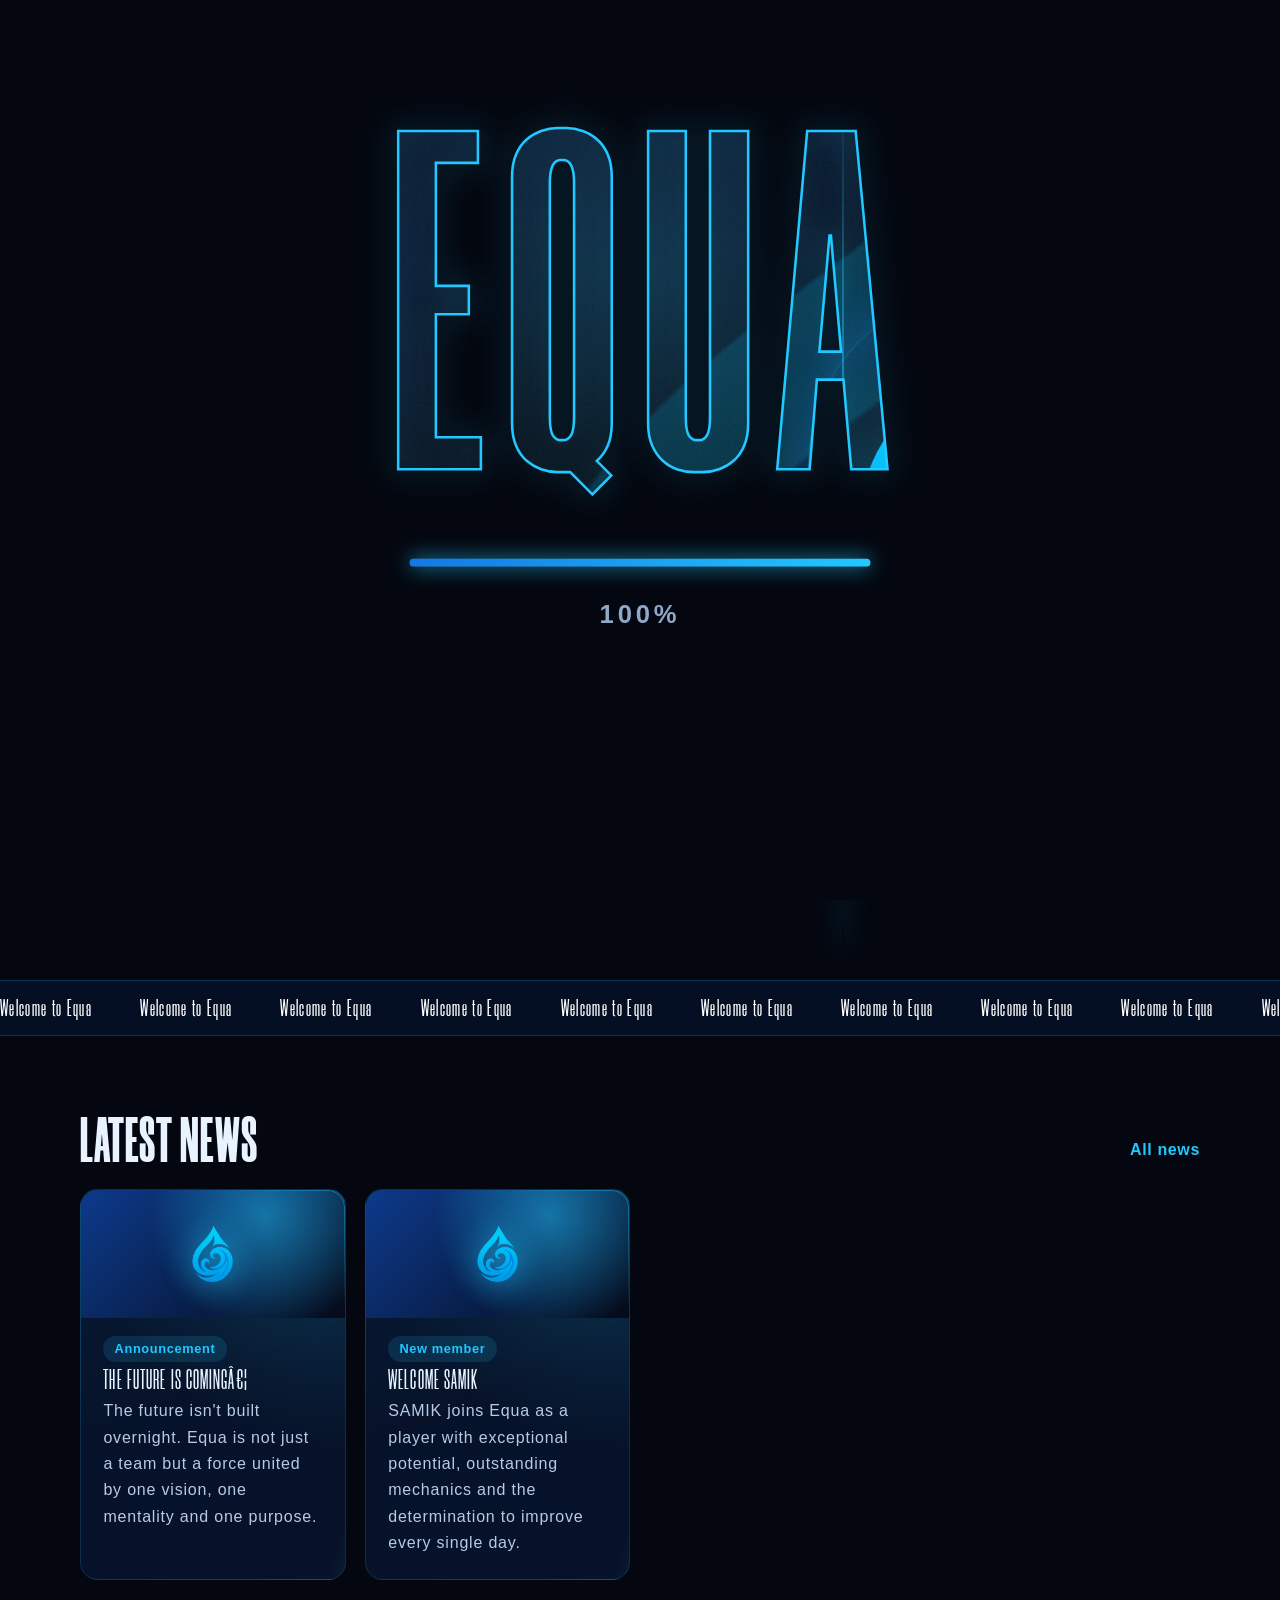
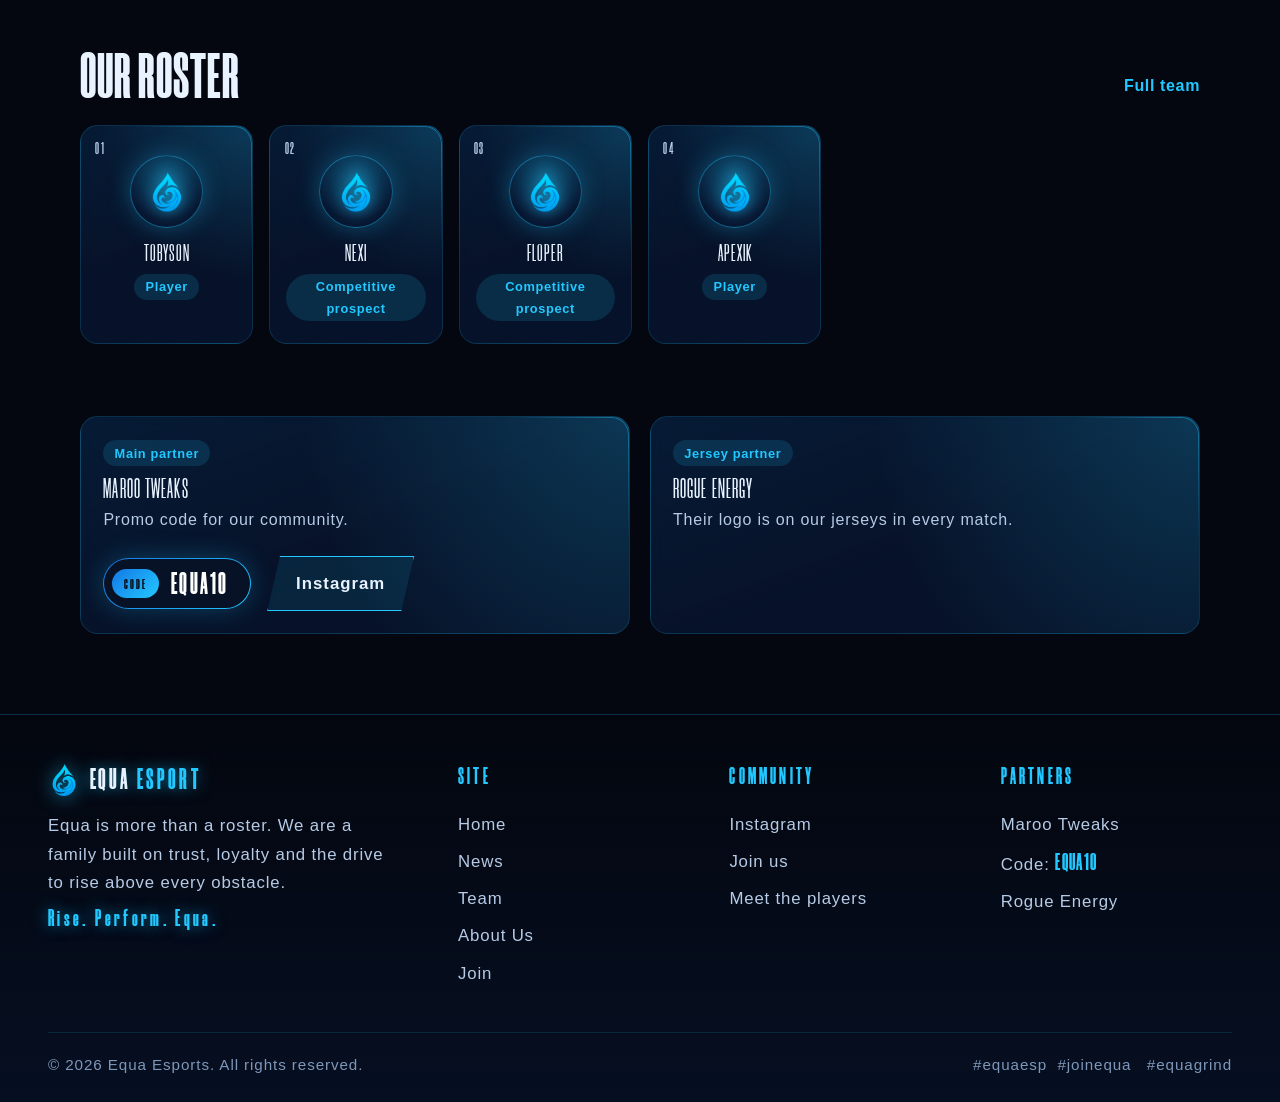
==== index.html @ 03d1141d "upload web site" ====
<!DOCTYPE html>
<html lang="en" class="lock">

<head>
  <meta charset="utf-8">
  <meta name="viewport" content="width=device-width, initial-scale=1, viewport-fit=cover">
  <title>Home | Equa Esport</title>
  <style>
    @font-face {
      font-family: Morganite;
      font-weight: 900;
      font-style: normal;
      font-display: block;
      size-adjust: 150%;
      src: url([data-uri]) format('woff')
    }

    @font-face {
      font-family: Morganite;
      font-weight: 500;
      font-style: normal;
      font-display: block;
      size-adjust: 150%;
      src: url([data-uri]) format('woff')
    }

    @font-face {
      font-family: Morganite;
      font-weight: 700;
      font-style: normal;
      font-display: block;
      size-adjust: 140%;
      src: url([data-uri]) format('woff')
    }

    :root {
      --void: #04070f;
      --abyss: #081631;
      --tide: #1478e6;
      --aqua: #22c8ff;
      --mist: #e8f3ff;
      --dim: #b7cbe6;
      color-scheme: dark;
      box-sizing: border-box;
      padding-top: env(safe-area-inset-top, 0px);
      padding-bottom: env(safe-area-inset-bottom, 0px)
    }

    *,
    *::before,
    *::after {
      box-sizing: inherit
    }

    html {
      scroll-padding-top: env(safe-area-inset-top, 0px)
    }

    body {
      margin: 0;
      background: var(--void);
      color: var(--mist);
      font: 500 1rem/1.6 Morganite, Impact, sans-serif;
      overflow-x: hidden;
      min-height: 100vh
    }

    body::before {
      content: "";
      position: fixed;
      inset: 0 0 auto;
      height: env(safe-area-inset-top, 0px);
      background: var(--void);
      z-index: 60
    }

    body::after {
      content: "";
      position: fixed;
      inset: 0;
      pointer-events: none;
      z-index: 50;
      opacity: .09;
      background-image: url("data:image/svg+xml,%3Csvg xmlns='http://www.w3.org/2000/svg' width='160' height='160'%3E%3Cfilter id='n'%3E%3CfeTurbulence type='fractalNoise' baseFrequency='.9' numOctaves='2'/%3E%3C/filter%3E%3Crect width='100%25' height='100%25' filter='url(%23n)'/%3E%3C/svg%3E")
    }

    a {
      color: inherit;
      text-decoration: none
    }

    h1,
    h2,
    h3 {
      font-family: Morganite, Impact, sans-serif;
      font-weight: 900;
      line-height: 1.1;
      margin: 0;
      text-transform: uppercase
    }

    .bg {
      position: fixed;
      inset: 0;
      z-index: -1;
      overflow: hidden;
      background: radial-gradient(120% 80% at 50% 0, var(--abyss), var(--void) 70%)
    }

    .orb {
      position: absolute;
      border-radius: 50%;
      filter: blur(5rem);
      opacity: .45;
      animation: drift 18s ease-in-out infinite alternate
    }

    .o1 {
      width: 30rem;
      height: 30rem;
      background: var(--tide);
      left: -8rem;
      top: 10%
    }

    .o2 {
      width: 24rem;
      height: 24rem;
      background: var(--aqua);
      right: -6rem;
      top: 45%;
      animation-delay: -6s;
      opacity: .28
    }

    @keyframes drift {
      to {
        transform: translate(4rem, -3rem) scale(1.15)
      }
    }

    #cg {
      position: fixed;
      width: 30rem;
      height: 30rem;
      margin: -15rem 0 0 -15rem;
      border-radius: 50%;
      pointer-events: none;
      z-index: -1;
      background: radial-gradient(circle, rgba(34, 200, 255, .16), transparent 65%);
      left: 50%;
      top: 30%
    }

    header {
      position: sticky;
      top: env(safe-area-inset-top, 0px);
      z-index: 40;
      display: flex;
      align-items: center;
      gap: 1.5rem;
      padding: .75rem clamp(1rem, 4vw, 3rem);
      background: rgba(4, 7, 15, .72);
      backdrop-filter: blur(.9rem);
      -webkit-backdrop-filter: blur(.9rem);
      border-bottom: .0625rem solid rgba(34, 200, 255, .18)
    }

    .brand {
      display: flex;
      align-items: center;
      gap: .6rem;
      font-family: Morganite, Impact, sans-serif;
      font-weight: 900;
      font-size: 1.25rem;
      letter-spacing: .04em
    }

    .brand em {
      font-style: normal;
      color: var(--aqua);
      text-shadow: 0 0 1rem rgba(34, 200, 255, .6)
    }

    .brand svg {
      width: 2rem;
      height: 2rem;
      filter: drop-shadow(0 0 .6rem rgba(34, 200, 255, .7))
    }

    nav {
      display: flex;
      gap: .25rem;
      margin-left: auto;
      overflow-x: auto;
      scrollbar-width: none
    }

    nav a {
      padding: .5rem .9rem;
      font-weight: 600;
      color: var(--dim);
      position: relative;
      white-space: nowrap;
      transition: color .25s
    }

    nav a::after {
      content: "";
      position: absolute;
      left: .9rem;
      right: .9rem;
      bottom: .1rem;
      height: .125rem;
      background: linear-gradient(90deg, var(--tide), var(--aqua));
      transform: scaleX(0);
      transform-origin: left;
      transition: transform .3s
    }

    nav a:hover,
    nav a.on {
      color: #fff
    }

    nav a:hover::after,
    nav a.on::after {
      transform: scaleX(1)
    }

    main {
      max-width: 76rem;
      margin: 0 auto;
      padding: 0 clamp(1rem, 4vw, 3rem)
    }

    .page {
      display: none;
      padding: 3rem 0 5rem
    }

    .page.on {
      display: block;
      animation: in .5s ease
    }

    @keyframes in {
      from {
        opacity: 0;
        transform: translateY(1rem)
      }
    }

    .btn {
      display: inline-block;
      padding: .85rem 1.8rem;
      font-weight: 600;
      font-size: 1.05rem;
      background: linear-gradient(120deg, var(--tide), var(--aqua));
      color: #02101f;
      clip-path: polygon(.8rem 0, 100% 0, calc(100% - .8rem) 100%, 0 100%);
      box-shadow: 0 0 2rem rgba(34, 200, 255, .4);
      transition: transform .2s, filter .2s;
      border: 0;
      cursor: pointer;
      font-family: inherit
    }

    .btn:hover {
      transform: translateY(-.15rem);
      filter: brightness(1.15)
    }

    .btn.ghost {
      background: rgba(34, 200, 255, .1);
      color: var(--mist);
      box-shadow: inset 0 0 0 .0625rem var(--aqua)
    }

    :focus-visible {
      outline: .125rem solid var(--aqua);
      outline-offset: .25rem
    }

    /* hero */
    .hero {
      position: relative;
      min-height: 34rem;
      display: grid;
      grid-template-columns: 1.2fr .8fr;
      align-items: center;
      gap: 2rem
    }

    .wm {
      position: absolute;
      width: min(78rem, 150vw);
      right: -22rem;
      top: -6rem;
      opacity: .17;
      transform: rotate(10deg)
    }

    .beam {
      position: absolute;
      left: 68%;
      top: -3rem;
      bottom: -3rem;
      width: .125rem;
      background: linear-gradient(transparent, var(--aqua) 40%, transparent);
      box-shadow: 0 0 1.5rem var(--aqua), 0 0 4rem rgba(34, 200, 255, .5);
      opacity: .6;
      pointer-events: none
    }

    .join {
      display: grid;
      justify-items: center;
      text-align: center
    }

    .jl {
      width: 7.5rem;
      filter: drop-shadow(0 0 2.5rem rgba(34, 200, 255, .65));
      animation: float 5s ease-in-out infinite
    }

    .jt {
      display: grid;
      font-size: clamp(3rem, 11vw, 6.5rem);
      line-height: 1;
      margin: 1.2rem 0 2.5rem
    }

    .jt span {
      color: #fff
    }

    .jt b {
      font-weight: 900;
      background: linear-gradient(180deg, #3bd8ff, #1478e6);
      -webkit-background-clip: text;
      background-clip: text;
      color: transparent;
      filter: drop-shadow(0 0 1.5rem rgba(34, 200, 255, .45))
    }

    .req {
      list-style: none;
      padding: 0;
      margin: 0 0 2.5rem;
      width: min(100%, 32rem);
      text-align: left
    }

    .req li {
      display: flex;
      align-items: center;
      gap: 1.2rem;
      padding: 1.1rem .5rem;
      border-bottom: .0625rem solid rgba(34, 200, 255, .16);
      font-size: 1.25rem;
      font-weight: 600;
      transition: background .25s, padding .25s
    }

    .req li:hover {
      background: linear-gradient(90deg, rgba(34, 200, 255, .12), transparent);
      padding-left: 1rem
    }

    .req svg {
      width: 2.3rem;
      height: 2.3rem;
      flex: none;
      fill: none;
      stroke: var(--aqua);
      stroke-width: 1.7;
      stroke-linecap: round;
      stroke-linejoin: round;
      filter: drop-shadow(0 0 .5rem rgba(34, 200, 255, .7))
    }

    .req b {
      color: var(--aqua);
      font-weight: 700
    }

    .bars {
      width: .5rem;
      height: 1.6rem;
      border-inline: .125rem solid rgba(255, 255, 255, .7);
      flex: none
    }

    .rp {
      margin: 2rem 0 0;
      color: var(--dim);
      font-weight: 600;
      letter-spacing: .2em
    }

    .hero h1 {
      position: relative;
      font-size: clamp(2.6rem, 7vw, 5.6rem);
      font-weight: 900;
      animation: in .8s .15s ease both
    }

    .hero h1 span {
      color: var(--aqua);
      text-shadow: 0 0 2.5rem rgba(34, 200, 255, .6)
    }

    .hero p {
      position: relative;
      max-width: 30rem;
      color: var(--dim);
      font-size: 1.15rem;
      margin: 1.2rem 0 2rem;
      animation: in .8s .3s ease both
    }

    .cta {
      position: relative;
      display: flex;
      gap: 1rem;
      flex-wrap: wrap;
      animation: in .8s .45s ease both
    }

    .logo-big {
      position: relative;
      display: grid;
      place-items: center
    }

    .logo-big svg {
      width: min(100%, 19rem);
      animation: float 5s ease-in-out infinite;
      filter: drop-shadow(0 0 3rem rgba(34, 200, 255, .55))
    }

    .logo-big::before {
      content: "";
      position: absolute;
      width: 80%;
      aspect-ratio: 1;
      border-radius: 50%;
      border: .0625rem solid rgba(34, 200, 255, .3);
      box-shadow: 0 0 4rem rgba(20, 120, 230, .4), inset 0 0 4rem rgba(20, 120, 230, .25);
      animation: pulse 4s ease-in-out infinite
    }

    @keyframes float {
      50% {
        transform: translateY(-1rem) rotate(2deg)
      }
    }

    @keyframes pulse {
      50% {
        transform: scale(1.08);
        opacity: .5
      }
    }

    .strip {
      margin: 5rem -50vw;
      margin-left: calc(50% - 50vw);
      margin-right: calc(50% - 50vw);
      overflow: hidden;
      border-block: .0625rem solid rgba(34, 200, 255, .2);
      background: rgba(8, 22, 49, .6);
      padding: .8rem 0
    }

    .strip div {
      display: flex;
      gap: 3rem;
      width: max-content;
      font-family: Morganite, Impact, sans-serif;
      font-weight: 800;
      font-size: 1.05rem;
      color: #fff;
      animation: run 28s linear infinite
    }

    @keyframes run {
      to {
        transform: translateX(-50%)
      }
    }

    .sec {
      margin-top: 4.5rem
    }

    .sec-h {
      display: flex;
      align-items: end;
      justify-content: space-between;
      gap: 1rem;
      margin-bottom: 1.6rem
    }

    .sec-h h2,
    .title {
      font-size: clamp(1.6rem, 4vw, 2.7rem)
    }

    .sec-h a {
      position: relative;
      color: var(--aqua);
      font-weight: 600
    }

    .lead {
      color: var(--dim);
      max-width: 40rem;
      font-size: 1.1rem;
      margin: .8rem 0 2.2rem
    }

    /* cards */
    .grid {
      display: grid;
      gap: 1.2rem;
      grid-template-columns: repeat(auto-fill, minmax(16rem, 1fr))
    }

    #homeTeam,
    #allTeam {
      grid-template-columns: repeat(auto-fill, minmax(9.5rem, 1fr));
      gap: 1rem
    }

    .card {
      display: block;
      position: relative;
      overflow: hidden;
      border-radius: 1.1rem;
      background: radial-gradient(circle at 100% 0, rgba(34, 200, 255, .2), transparent 55%), linear-gradient(160deg, rgba(20, 120, 230, .18), rgba(8, 22, 49, .78) 55%);
      border: .0625rem solid rgba(34, 200, 255, .16);
      backdrop-filter: blur(.5rem);
      -webkit-backdrop-filter: blur(.5rem);
      transition: transform .3s, border-color .3s, box-shadow .3s
    }

    .card::before {
      content: "";
      position: absolute;
      inset: 0;
      pointer-events: none;
      border-radius: inherit;
      background: radial-gradient(16rem circle at var(--mx, 50%) var(--my, 0%), rgba(34, 200, 255, .2), transparent 60%);
      opacity: 0;
      transition: opacity .3s
    }

    .card::after {
      content: "";
      position: absolute;
      inset: 0;
      pointer-events: none;
      border-radius: inherit;
      padding: .0625rem;
      background: radial-gradient(12rem circle at var(--mx, 100%) var(--my, 0%), var(--aqua), transparent 65%);
      -webkit-mask: linear-gradient(#000 0 0) content-box, linear-gradient(#000 0 0);
      -webkit-mask-composite: xor;
      mask: linear-gradient(#000 0 0) content-box exclude, linear-gradient(#000 0 0);
      opacity: .45;
      transition: opacity .3s
    }

    .card:hover::before,
    .card:active::before {
      opacity: 1
    }

    .card:hover::after,
    .card:active::after {
      opacity: 1
    }

    .card .in::after {
      content: "";
      position: absolute;
      inset: 0;
      pointer-events: none;
      background: linear-gradient(110deg, transparent 40%, rgba(130, 225, 255, .18) 50%, transparent 60%);
      background-size: 250% 100%;
      background-position: 150% 0
    }

    .card:hover .in::after,
    .card:active .in::after {
      background-position: -50% 0;
      transition: background-position .9s ease
    }

    @keyframes glow {
      from {
        box-shadow: 0 0 1rem rgba(34, 200, 255, .25)
      }

      to {
        box-shadow: 0 0 2.2rem rgba(34, 200, 255, .6)
      }
    }

    .card:hover {
      border-color: rgba(34, 200, 255, .6);
      box-shadow: 0 0 2rem rgba(34, 200, 255, .22);
      transform: translateY(-.25rem)
    }

    .card .in {
      height: 100%;
      padding: 1.4rem;
      position: relative
    }

    .card h3 {
      font-size: 1.15rem;
      margin: .5rem 0 .5rem
    }

    .card p {
      margin: 0;
      color: var(--dim)
    }

    .tag {
      display: inline-block;
      font-size: .8rem;
      font-weight: 600;
      padding: .15rem .7rem;
      background: rgba(34, 200, 255, .14);
      color: var(--aqua);
      border-radius: 2rem
    }

    .thumb {
      height: 8rem;
      margin: -1.4rem -1.4rem 1.1rem;
      display: grid;
      place-items: center;
      background: radial-gradient(circle at 70% 20%, rgba(34, 200, 255, .5), transparent 55%), linear-gradient(135deg, #0d3a8c, #050a18)
    }

    .thumb svg {
      width: 3.2rem;
      opacity: .95;
      filter: drop-shadow(0 0 1rem rgba(34, 200, 255, .8))
    }

    .feat {
      grid-column: 1/-1
    }

    .feat .in {
      display: grid;
      grid-template-columns: 1fr 1fr;
      gap: 1.4rem;
      align-items: center
    }

    .feat .thumb {
      height: auto;
      margin: -1.4rem 0 -1.4rem -1.4rem;
      min-height: 14rem
    }

    .feat h3 {
      font-size: 1.6rem
    }

    .art {
      max-width: 46rem;
      margin: 0 auto
    }

    .art h2 {
      font-size: clamp(1.8rem, 5vw, 3rem);
      margin: 1rem 0 1.2rem
    }

    .art h3 {
      font-size: 1.2rem;
      margin: 2.6rem 0 .8rem;
      color: var(--aqua);
      letter-spacing: .04em
    }

    .art p {
      color: var(--dim);
      font-size: 1.1rem;
      line-height: 1.8;
      margin: 0 0 1rem
    }

    .art p.lead {
      color: var(--mist);
      font-size: 1.3rem;
      line-height: 1.7;
      max-width: none;
      margin: 0 0 1rem
    }

    .art blockquote {
      margin: 1.6rem 0;
      padding: 1.1rem 1.4rem;
      border-left: .25rem solid var(--aqua);
      background: linear-gradient(90deg, rgba(34, 200, 255, .14), transparent);
      font-family: Morganite, Impact, sans-serif;
      font-weight: 700;
      font-size: 1.15rem;
      line-height: 1.5;
      color: #fff
    }

    .art .htags {
      color: var(--aqua);
      font-weight: 600;
      letter-spacing: .05em;
      margin-top: 2rem
    }

    .art .off .grid {
      grid-template-columns: repeat(auto-fit, minmax(15rem, 1fr))
    }

    .hero.sub {
      min-height: 20rem
    }

    .strip+* {
      margin-top: 0
    }

    .hero.sub .logo-big svg {
      width: min(100%, 14rem)
    }

    @media (max-width:48em) {
      .feat .in {
        grid-template-columns: 1fr
      }

      .feat .thumb {
        margin: -1.4rem -1.4rem 0;
        min-height: 9rem
      }
    }

    .member .in {
      display: flex;
      flex-direction: column;
      align-items: center;
      text-align: center;
      gap: .5rem;
      padding: 1.8rem 1rem 1.4rem
    }

    .member .num {
      position: absolute;
      left: .9rem;
      top: .8rem;
      font-family: Morganite, Impact, sans-serif;
      font-size: .75rem;
      font-weight: 700;
      color: var(--dim);
      letter-spacing: .1em
    }

    .av {
      width: 4.6rem;
      height: 4.6rem;
      border-radius: 50%;
      display: grid;
      place-items: center;
      background: radial-gradient(circle at 50% 30%, rgba(34, 200, 255, .35), rgba(8, 22, 49, .9) 70%);
      border: .0625rem solid rgba(34, 200, 255, .4);
      box-shadow: 0 0 1.5rem rgba(34, 200, 255, .3);
      animation: glow 3s ease-in-out infinite alternate
    }

    .av svg {
      width: 2.5rem;
      height: 2.5rem;
      filter: drop-shadow(0 0 .5rem rgba(34, 200, 255, .7))
    }

    .member h3 {
      font-size: 1.05rem;
      letter-spacing: .06em;
      margin: .5rem 0 .2rem
    }

    .two {
      display: grid;
      grid-template-columns: 1fr 1fr;
      gap: 2.5rem;
      align-items: center
    }

    .two p {
      color: var(--dim);
      font-size: 1.1rem
    }

    .vals {
      display: grid;
      gap: 1.2rem;
      margin-top: 2rem
    }

    .partner {
      display: flex;
      flex-direction: column;
      align-items: flex-start;
      justify-content: flex-start;
      gap: 1.4rem
    }

    .partner strong {
      font-family: Morganite, Impact, sans-serif;
      font-size: 2.4rem;
      font-weight: 400
    }

    form {
      display: grid;
      gap: 1rem;
      max-width: 34rem
    }

    label {
      display: grid;
      gap: .35rem;
      font-weight: 600
    }

    input,
    select,
    textarea {
      font: inherit;
      color: var(--mist);
      background: rgba(8, 22, 49, .8);
      border: .0625rem solid rgba(34, 200, 255, .3);
      padding: .8rem 1rem;
      border-radius: .3rem
    }

    input:focus,
    select:focus,
    textarea:focus {
      outline: none;
      border-color: var(--aqua);
      box-shadow: 0 0 1.2rem rgba(34, 200, 255, .35)
    }

    #ok {
      display: none;
      color: var(--aqua);
      font-weight: 600
    }

    footer {
      border-top: .0625rem solid rgba(34, 200, 255, .18);
      padding: 3rem clamp(1rem, 4vw, 3rem) 1.5rem;
      color: var(--dim);
      background: linear-gradient(180deg, transparent, rgba(8, 22, 49, .55))
    }

    .ft {
      display: grid;
      grid-template-columns: 1.6fr 1fr 1fr 1fr;
      gap: 2.5rem;
      max-width: 76rem;
      margin: 0 auto
    }

    .fb p {
      margin: 1rem 0 .6rem;
      max-width: 22rem
    }

    .fb em {
      display: block;
      font-style: normal;
      font-family: Morganite, Impact, sans-serif;
      font-weight: 700;
      font-size: .8rem;
      letter-spacing: .2em;
      color: var(--aqua)
    }

    .fc h4 {
      margin: 0 0 1rem;
      font-family: Morganite, Impact, sans-serif;
      font-size: .85rem;
      letter-spacing: .15em;
      text-transform: uppercase;
      color: var(--mist)
    }

    .fc a,
    .fc span {
      position: relative;
      display: block;
      width: max-content;
      max-width: 100%;
      padding: .3rem 0;
      color: var(--dim);
      transition: color .25s
    }

    .fc span b {
      color: var(--aqua);
      font-family: Morganite, Impact, sans-serif
    }

    .fc a::after,
    .sec-h a::after {
      content: "";
      position: absolute;
      left: 0;
      right: 0;
      bottom: .1rem;
      height: .125rem;
      background: linear-gradient(90deg, var(--tide), var(--aqua));
      transform: scaleX(0);
      transform-origin: left;
      transition: transform .3s
    }

    .fc a:hover,
    .sec-h a:hover {
      color: #fff
    }

    .fc a:hover::after,
    .sec-h a:hover::after {
      transform: scaleX(1)
    }

    .fbot {
      max-width: 76rem;
      margin: 2.5rem auto 0;
      padding-top: 1.2rem;
      border-top: .0625rem solid rgba(34, 200, 255, .14);
      display: flex;
      justify-content: space-between;
      flex-wrap: wrap;
      gap: .6rem;
      font-size: .9rem
    }

    @media (max-width:48em) {
      .ft {
        grid-template-columns: 1fr 1fr
      }

      .fb {
        grid-column: 1/-1
      }
    }

    @media (max-width:48em) {

      .hero,
      .two,
      .feat {
        grid-template-columns: 1fr
      }

      .logo-big {
        order: -1
      }

      .logo-big svg {
        width: 11rem
      }

      .feat .thumb {
        margin: -1.4rem -1.4rem 1.1rem;
        min-height: 9rem
      }

      header {
        flex-wrap: wrap;
        gap: .4rem
      }

      .beam {
        display: none
      }

      nav {
        margin-left: 0;
        width: 100%
      }

      .hero {
        min-height: 0
      }
    }

    .off {
      margin-top: 4.5rem;
      text-align: center
    }

    .off h2 {
      font-size: clamp(2rem, 7vw, 3.6rem);
      margin-bottom: 2rem
    }

    .off h2 b {
      color: var(--aqua);
      text-shadow: 0 0 2rem rgba(34, 200, 255, .6)
    }

    .off .grid {
      text-align: left;
      grid-template-columns: repeat(auto-fit, minmax(18rem, 1fr))
    }

    .off .in {
      display: flex;
      gap: 1.2rem;
      align-items: flex-start
    }

    .off .ico {
      flex: none;
      width: 3.6rem;
      height: 3.6rem;
      border-radius: 1rem;
      background: rgba(20, 120, 230, .28);
      display: grid;
      place-items: center
    }

    .off .ico svg {
      width: 1.9rem;
      height: 1.9rem;
      fill: none;
      stroke: var(--aqua);
      stroke-width: 1.8;
      stroke-linecap: round;
      stroke-linejoin: round
    }

    .off h3 {
      margin: 0 0 .5rem;
      font-size: 1.25rem
    }

    html.lock {
      overflow: hidden
    }

    #intro {
      position: fixed;
      inset: 0;
      z-index: 100;
      overflow: hidden;
      transition: opacity .35s ease, visibility .35s ease
    }

    #intro.closing {
      opacity: 0;
      visibility: hidden
    }

    #intro svg {
      display: block;
      width: 100%;
      height: 100%;
      overflow: visible;
      transform-origin: 50% 50%
    }

    #ibar {
      transition: opacity .25s
    }

    @media (prefers-reduced-motion:reduce) {
      * {
        animation: none !important;
        transition: none !important
      }
    }

    .strip div {
      gap: 0;
      animation-duration: 100s
    }

    .strip span {
      padding-right: 3rem;
      white-space: nowrap
    }

    html {
      scroll-padding-top: calc(var(--hh, 6rem) + 1rem)
    }

    .hero,
    .hero.sub {
      min-height: calc(100svh - var(--hh, 6rem) - 3rem)
    }

    .hero {
      padding-bottom: 5.5rem
    }

    @media (max-width:48em) {
      .hero {
        gap: 1rem
      }

      .hero .logo-big svg,
      .hero.sub .logo-big svg {
        width: 8.5rem
      }
    }

    html {
      scrollbar-width: thin;
      scrollbar-color: #1478e6 #050a18
    }

    ::-webkit-scrollbar {
      width: .75rem;
      height: .75rem
    }

    ::-webkit-scrollbar-track {
      background: #050a18;
      border-left: .0625rem solid rgba(34, 200, 255, .12)
    }

    ::-webkit-scrollbar-thumb {
      background: linear-gradient(180deg, var(--aqua), var(--tide));
      border-radius: 1rem;
      border: .1875rem solid #050a18;
      box-shadow: 0 0 .6rem rgba(34, 200, 255, .6)
    }

    ::-webkit-scrollbar-thumb:hover {
      background: linear-gradient(180deg, #7fe3ff, #2f8cff)
    }

    .down {
      position: absolute;
      left: 50%;
      bottom: 1.6rem;
      width: 3rem;
      height: 4.6rem;
      margin: 0;
      padding: 0;
      border-radius: 2rem;
      border: .0625rem solid transparent;
      background: linear-gradient(rgba(6, 16, 36, .78), rgba(6, 16, 36, .78)) padding-box, linear-gradient(180deg, var(--aqua), rgba(20, 120, 230, .25)) border-box;
      display: flex;
      flex-direction: column;
      align-items: center;
      justify-content: center;
      cursor: pointer;
      box-shadow: 0 0 1.8rem rgba(34, 200, 255, .3);
      backdrop-filter: blur(.4rem);
      -webkit-backdrop-filter: blur(.4rem);
      animation: bounce 2s ease-in-out infinite;
      transition: opacity .4s, visibility .4s, box-shadow .3s
    }

    .down svg {
      width: 1.4rem;
      height: .9rem;
      fill: none;
      stroke: var(--aqua);
      stroke-width: 2.6;
      stroke-linecap: round;
      stroke-linejoin: round;
      filter: drop-shadow(0 0 .35rem rgba(34, 200, 255, .9));
      animation: casc 1.6s ease-in-out infinite
    }

    .down svg:last-child {
      animation-delay: .25s
    }

    .down:hover {
      box-shadow: 0 0 2.6rem rgba(34, 200, 255, .6)
    }

    .down.gone {
      opacity: 0;
      visibility: hidden;
      pointer-events: none
    }

    @keyframes casc {

      0%,
      100% {
        opacity: .25;
        transform: translateY(-.15rem)
      }

      50% {
        opacity: 1;
        transform: translateY(.15rem)
      }
    }

    @keyframes bounce {

      0%,
      100% {
        transform: translate(-50%, 0)
      }

      50% {
        transform: translate(-50%, .6rem)
      }
    }

    .code {
      display: inline-flex;
      align-items: center;
      gap: .8rem;
      cursor: pointer;
      font-family: Morganite, Impact, sans-serif;
      font-weight: 900;
      font-size: 1.3rem;
      letter-spacing: .1em;
      color: #fff;
      padding: .5rem 1.4rem .5rem .5rem;
      border: .0625rem solid transparent;
      border-radius: 3rem;
      background: linear-gradient(#071226, #071226) padding-box, linear-gradient(135deg, var(--tide), var(--aqua)) border-box;
      box-shadow: 0 0 1.6rem rgba(34, 200, 255, .25);
      transition: box-shadow .3s, transform .2s;
      white-space: nowrap
    }

    .code small {
      font-size: .62rem;
      letter-spacing: .18em;
      padding: .4rem .75rem;
      border-radius: 2rem;
      background: linear-gradient(135deg, var(--tide), var(--aqua));
      color: #04101f;
      font-weight: 800
    }

    .code:hover {
      box-shadow: 0 0 2.4rem rgba(34, 200, 255, .55);
      transform: translateY(-.125rem)
    }

    body {
      letter-spacing: .04em;
      line-height: 1.65
    }

    h1,
    h2,
    h3 {
      letter-spacing: .02em;
      font-weight: 900
    }

    .btn,
    .brand,
    nav a {
      letter-spacing: .06em
    }

    .fb p {
      font-size: 1.2rem;
      line-height: 1.7;
      color: #c9d9ef;
      letter-spacing: .05em
    }

    .fb em {
      font-size: 1.05rem;
      font-weight: 900;
      letter-spacing: .25em
    }

    .fc h4 {
      font-size: 1.25rem;
      font-weight: 900;
      letter-spacing: .12em;
      color: var(--aqua)
    }

    .fc a,
    .fc span {
      font-size: 1.2rem;
      font-weight: 700;
      letter-spacing: .06em;
      color: #c9d9ef;
      padding: .4rem 0
    }

    .fc span b {
      font-weight: 900;
      letter-spacing: .1em
    }

    .fbot {
      font-size: 1.05rem;
      letter-spacing: .06em;
      color: #9fb6d6
    }

    .art p,
    .card p,
    .hero p {
      letter-spacing: .05em
    }

    .strip div {
      font-weight: 500;
      letter-spacing: .08em
    }

    .card h3,
    .member h3 {
      font-weight: 500;
      letter-spacing: .06em
    }

    .fb p {
      font-size: 1.05rem;
      font-weight: 500;
      color: var(--dim);
      letter-spacing: .05em
    }

    .fb em {
      font-size: .95rem;
      font-weight: 500;
      letter-spacing: .25em
    }

    .fc h4 {
      font-size: 1rem;
      font-weight: 500;
      letter-spacing: .18em;
      color: var(--aqua)
    }

    .fc a,
    .fc span {
      font-size: 1.05rem;
      font-weight: 500;
      letter-spacing: .05em;
      color: var(--dim);
      padding: .3rem 0
    }

    .fc span b {
      font-weight: 500
    }

    .fbot {
      font-size: .95rem;
      font-weight: 500;
      color: #7f98ba
    }
  </style>
  <link rel="stylesheet" href="styles.css">
  <link rel="icon" href="unnamed.png">
</head>

<body>
  <svg width="0" height="0" style="position:absolute" aria-hidden="true">
    <defs>
      <linearGradient id="g" x1="0" y1="0" x2="1" y2="1">
        <stop offset="0" stop-color="#22c8ff" />
        <stop offset="1" stop-color="#1478e6" />
      </linearGradient>
      <symbol id="drop" viewBox="0 0 100 110">
        <image
          href="[data-uri]"
          x="0" y="0" width="100" height="110" preserveAspectRatio="xMidYMid meet" />
      </symbol>
    </defs>
  </svg>
  <div class="bg">
    <div class="orb o1"></div>
    <div class="orb o2"></div><svg class="wm" viewBox="0 0 64 72" aria-hidden="true">
      <use href="#drop" />
    </svg>
  </div>
  <div id="cg"></div>
  <div id="intro" aria-hidden="true">
    <svg viewBox="0 0 1000 600" preserveAspectRatio="xMidYMid meet">
      <defs>
        <mask id="im" maskUnits="userSpaceOnUse" x="-6000" y="-6000" width="13000" height="13000">
          <rect x="-6000" y="-6000" width="13000" height="13000" fill="#fff" />
          <text x="500" y="315" text-anchor="middle" textLength="390" lengthAdjust="spacing"
            font-family="Morganite,Impact,sans-serif" font-weight="700" font-size="270" fill="#000">EQUA</text>
        </mask>
        <linearGradient id="ib" x1="0" x2="1">
          <stop offset="0" stop-color="#1478e6" />
          <stop offset="1" stop-color="#22c8ff" />
        </linearGradient>
      </defs>
      <rect x="-6000" y="-6000" width="13000" height="13000" fill="#04070f" mask="url(#im)" />
      <text id="iout" x="500" y="315" text-anchor="middle" textLength="390" lengthAdjust="spacing"
        font-family="Morganite,Impact,sans-serif" font-weight="700" font-size="270" fill="none" stroke="#22c8ff"
        stroke-width="2" style="filter:drop-shadow(0 0 12px rgba(34,200,255,.8))">EQUA</text>
      <g id="ibar">
        <rect x="320" y="385" width="360" height="6" rx="3" fill="rgba(34,200,255,.18)" />
        <rect id="ifill" x="320" y="385" width="0" height="6" rx="3" fill="url(#ib)"
          style="filter:drop-shadow(0 0 8px rgba(34,200,255,.9))" />
        <text id="ipct" x="500" y="435" text-anchor="middle" font-family="Arial,Helvetica,sans-serif" font-weight="700"
          font-size="20" letter-spacing="3" fill="#8fa8c8">0%</text>
      </g>
    </svg>
  </div>

  <header>
    <a class="brand" href="index.html"><svg>
        <use href="#drop" />
      </svg><span>EQUA <em>ESPORT</em></span></a>
    <button class="menu-toggle" type="button" aria-controls="nav" aria-expanded="false" aria-label="Open menu">
      <span></span><span></span><span></span>
    </button>
    <nav id="nav">
      <a href="index.html" data-p="domu">Home</a>
      <a href="news.html" data-p="novinky">News</a>
      <a href="team.html" data-p="tym">Team</a>
      <a href="about.html" data-p="o-nas">About Us</a>
      <a href="join.html" data-p="nabor">Join</a>
    </nav>
  </header>


  <main>
    <section class="page on" id="p-domu">
      <div class="hero">
        <div class="beam" aria-hidden="true"></div>
        <div>
          <h1>We are<br><span>Equa.</span></h1>
          <p>An esports team that won't be stopped. We follow every game, every tournament and every new player.</p>
          <div class="cta"><a class="btn" href="team.html">Meet the team</a><a class="btn ghost" href="join.html">Join us</a>
          </div>
        </div>
        <div class="logo-big"><svg viewBox="0 0 64 72">
            <use href="#drop" />
          </svg></div>
      </div>
      <div class="strip" aria-hidden="true">
        <div><span>Welcome to Equa</span><span>Welcome to Equa</span><span>Welcome to Equa</span><span>Welcome to
            Equa</span></div>
      </div>

      <div class="sec">
        <div class="sec-h">
          <h2>Latest news</h2><a href="news.html">All news</a>
        </div>
        <div class="grid" id="homeNews"></div>
      </div>

      <div class="sec">
        <div class="sec-h">
          <h2>Our roster</h2><a href="team.html">Full team</a>
        </div>
        <div class="grid" id="homeTeam"></div>
      </div>

      <div class="sec">
        <div class="grid" style="grid-template-columns:repeat(auto-fit,minmax(18rem,1fr))">
          <div class="card">
            <div class="in partner">
              <div><span class="tag">Main partner</span>
                <h3 style="margin-top:.8rem">Maroo Tweaks</h3>
                <p>Promo code for our community.</p>
              </div>
              <div style="display:flex;gap:1rem;align-items:center;flex-wrap:wrap"><button class="code" type="button"
                  aria-label="Copy promo code EQUA10"><small>CODE</small>EQUA10</button><a class="btn ghost"
                  href="https://www.instagram.com/marootweaks" target="_blank" rel="noopener">Instagram</a></div>
            </div>
          </div>
          <div class="card">
            <div class="in partner">
              <div><span class="tag">Jersey partner</span>
                <h3 style="margin-top:.8rem">Rogue Energy</h3>
                <p>Their logo is on our jerseys in every match.</p>
              </div>
            </div>
          </div>
        </div>
      </div>
    </section>
  </main>

  <footer>
    <div class="ft">
      <div class="fb"><a class="brand" href="index.html"><svg>
            <use href="#drop" />
          </svg><span><strong>EQUA</strong> <em>ESPORT</em></span></a>
        <p>Equa is more than a roster. We are a family built on trust, loyalty and the drive to rise above every
          obstacle.</p><em>Rise. Perform. Equa.</em>
      </div>
      <div class="fc">
        <h4>Site</h4><a href="index.html">Home</a><a href="news.html">News</a><a href="team.html">Team</a><a
          href="about.html">About Us</a><a href="join.html">Join</a>
      </div>
      <div class="fc">
        <h4>Community</h4><a href="https://instagram.com/equa.esp" target="_blank" rel="noopener">Instagram</a><a
          href="join.html">Join us</a><a href="team.html">Meet the players</a>
      </div>
      <div class="fc">
        <h4>Partners</h4><a href="https://www.instagram.com/marootweaks" target="_blank" rel="noopener">Maroo
          Tweaks</a><span>Code: <b>EQUA10</b></span><span>Rogue Energy</span>
      </div>
    </div>
    <div class="fbot"><span>© 2026 Equa Esports. All rights reserved.</span><span>#equaesp&nbsp;&nbsp;#joinequa&nbsp;&nbsp;
        #equagrind</span></div>
  </footer>

  <script>
    var news = [
      { t: "THE FUTURE IS COMINGâ€¦", g: "Announcement", d: "The future isn't built overnight. Equa is not just a team but a force united by one vision, one mentality and one purpose." },
      { t: "Welcome SAMIK", g: "New member", d: "SAMIK joins Equa as a player with exceptional potential, outstanding mechanics and the determination to improve every single day." }
    ];
    var team = [["Tobyson", "Player"], ["Nexi", "Competitive prospect"], ["Floper", "Competitive prospect"], ["Apexik", "Player"], ["Laoka", "Player"], ["Dragon", "New member"], ["Skayz", "Player"], ["Pleby", "New member"], ["Makoz", "New member"], ["Sprucex", "New member"], ["Qndy", "Player"]];
    var ic = '<svg viewBox="0 0 64 72"><use href="#drop"/></svg>';
    function nc(n, f) { return '<a class="card' + (f ? ' feat' : '') + '" href="news.html"><div class="in"><div class="thumb">' + ic + '</div><div><span class="tag">' + n.g + '</span><h3>' + n.t + '</h3><p>' + n.d + '</p></div></div></a>' }
    function tc(m, i) { return '<div class="card member"><div class="in"><span class="num">' + String(i + 1).padStart(2, '0') + '</span><div class="av">' + ic + '</div><h3>' + m[0] + '</h3><span class="tag">' + m[1] + '</span></div></div>' }
    function setHtml(id, html) { var el = document.getElementById(id); if (el) el.innerHTML = html; }
    setHtml('homeNews', news.slice(0, 3).map(function (n) { return nc(n) }).join(''));
    setHtml('allNews', news.map(function (n, i) { return nc(n, i === 0) }).join(''));
    setHtml('homeTeam', team.slice(0, 4).map(tc).join(''));
    setHtml('allTeam', team.map(tc).join(''));

    document.title = document.title;

    var currentPage = location.pathname.split('/').pop() || 'index.html';
    document.querySelectorAll('header nav a').forEach(function (link) {
      if (link.getAttribute('href') === currentPage) {
        link.classList.add('active');
        link.setAttribute('aria-current', 'page');
      }
    });

    var menuToggle = document.querySelector('.menu-toggle'), nav = document.getElementById('nav');
    function closeMenu() {
      if (!menuToggle || !nav) return;
      menuToggle.setAttribute('aria-expanded', 'false');
      menuToggle.setAttribute('aria-label', 'Open menu');
      nav.classList.remove('open');
    }
    menuToggle.addEventListener('click', function () {
      var open = menuToggle.getAttribute('aria-expanded') === 'true';
      menuToggle.setAttribute('aria-expanded', String(!open));
      menuToggle.setAttribute('aria-label', open ? 'Open menu' : 'Close menu');
      nav.classList.toggle('open', !open);
    });
    document.addEventListener('keydown', function (e) { if (e.key === 'Escape') closeMenu() });

    var cg = document.getElementById('cg');
    window.addEventListener('pointermove', function (e) { cg.style.left = e.clientX + 'px'; cg.style.top = e.clientY + 'px' });

    (function () {
      var it = document.getElementById('intro'), f = document.getElementById('ifill'), p = document.getElementById('ipct'), bar = document.getElementById('ibar'), root = document.documentElement, over = false;
      if (localStorage.getItem('equaIntroSeen') === '1') {
        it.remove();
        root.classList.remove('lock');
        return;
      }
      localStorage.setItem('equaIntroSeen', '1');
      function done() {
        if (over) return;
        over = true;
        it.classList.add('closing');
        setTimeout(function () { it.remove(); root.classList.remove('lock') }, 350);
      }
      function zoom() {
        bar.style.opacity = 0;
        var svg = it.querySelector('svg'), out = document.getElementById('iout'), vw = innerWidth, vh = innerHeight;
        var ext = out.getExtentOfChar(1), rect = svg.getBoundingClientRect();
        var target = {
          x: rect.left + (ext.x + ext.width / 2) / 1000 * rect.width,
          y: rect.top + (ext.y + ext.height / 2) / 600 * rect.height,
          w: ext.width / 1000 * rect.width
        };
        var scale = Math.min(Math.max(10 * Math.max(vw, vh) / target.w, 30), 600);
        var tx = vw / 2 - target.x * scale, ty = vh / 2 - target.y * scale;
        var t0 = performance.now(), dur = 1800;
        svg.style.transformOrigin = '0 0';
        function step(n) {
          var k = Math.min((n - t0) / dur, 1), e = k < .5 ? 4 * k * k * k : 1 - Math.pow(-2 * k + 2, 3) / 2;
          var currentScale = Math.exp(Math.log(scale) * e);
          svg.style.transform = 'translate(' + (vw / 2 - target.x * currentScale) + 'px,' + (vh / 2 - target.y * currentScale) + 'px) scale(' + currentScale + ')';
          out.style.opacity = Math.max(0, 1 - e * 2.2);
          it.style.opacity = Math.max(0, 1 - Math.max(0, (e - .14) / .34));
          if (k < 1) requestAnimationFrame(step); else done();
        }
        requestAnimationFrame(step);
      }
      function run() {
        var t0 = performance.now(), dur = 1800;
        function step(n) {
          var k = Math.min((n - t0) / dur, 1), e = k * k * (3 - 2 * k);
          f.setAttribute('width', e * 360); p.textContent = Math.round(e * 100) + '%';
          if (k < 1) requestAnimationFrame(step); else setTimeout(zoom, 250);
        }
        requestAnimationFrame(step);
      }
      setTimeout(done, 12000);
      (document.fonts && document.fonts.ready ? document.fonts.ready : Promise.resolve()).then(run);
    })();

    document.addEventListener('pointermove', function (e) {
      var c = e.target.closest && e.target.closest('.tilt');
      document.querySelectorAll('.tilt').forEach(function (t) { if (t !== c) t.style.transform = '' });
      if (!c) return;
      var r = c.getBoundingClientRect(), x = (e.clientX - r.left) / r.width - .5, y = (e.clientY - r.top) / r.height - .5;
      c.style.transform = 'perspective(40rem) rotateY(' + x * 12 + 'deg) rotateX(' + (-y * 12) + 'deg) translateY(-.2rem)';
    });


    document.addEventListener('pointermove', function (e) {
      var c = e.target.closest && e.target.closest('.card');
      if (!c) return;
      var r = c.getBoundingClientRect();
      c.style.setProperty('--mx', (e.clientX - r.left) + 'px'); c.style.setProperty('--my', (e.clientY - r.top) + 'px');
    });

    (function () {
      document.querySelectorAll('.strip>div').forEach(function (d) { var u = d.firstElementChild.outerHTML, h = ''; for (var i = 0; i < 20; i++)h += u; d.innerHTML = h + h });
      var hd = document.querySelector('header');
      function hh() { document.documentElement.style.setProperty('--hh', hd.offsetHeight + 'px') }
      hh(); addEventListener('resize', hh);
      document.querySelectorAll('.hero').forEach(function (hr) {
        var b = document.createElement('button'); b.className = 'down'; b.setAttribute('aria-label', 'Scroll down');
        b.innerHTML = '<svg viewBox="0 0 24 24"><path d="M5 8l7 7 7-7"/></svg><svg viewBox="0 0 24 24"><path d="M5 8l7 7 7-7"/></svg>';
        b.onclick = function () { var t = hr.nextElementSibling; if (t) t.scrollIntoView({ behavior: 'smooth', block: 'start' }) };
        hr.appendChild(b);
      });
    })();

    (function () {
      function chk() { var g = scrollY > 80; document.querySelectorAll('.down').forEach(function (d) { d.classList.toggle('gone', g) }) }
      addEventListener('scroll', chk, { passive: true }); chk();
      document.addEventListener('click', function (e) {
        var c = e.target.closest && e.target.closest('.code'); if (!c) return;
        var sm = c.querySelector('small');
        try { navigator.clipboard && navigator.clipboard.writeText('EQUA10').catch(function () { }) } catch (x) { }
        sm.textContent = 'COPIED'; setTimeout(function () { sm.textContent = 'CODE' }, 1500);
      });
    })();
  </script>

</body>
</html>
---- styles.css ----
body{
  font-family:Arial,Helvetica,sans-serif;
}

h1,h2,h3{
  font-family:Morganite,Impact,sans-serif;
}

.tag,.btn,nav a,.hero p,.card p,.sec-h a,.fc a,.fb p,.fbot,.req,.rp{
  font-family:Arial,Helvetica,sans-serif;
}

header nav a.active{
  color:#fff;
}

header nav a.active::after{
  transform:scaleX(1);
}

.brand{
  font-family:Morganite,Impact,sans-serif;
  font-weight:900;
}

.menu-toggle{
  display:none;
  position:relative;
  width:2.8rem;
  height:2.8rem;
  padding:.65rem;
  margin-left:auto;
  border:.0625rem solid rgba(34,200,255,.5);
  border-radius:.8rem;
  background:linear-gradient(145deg,rgba(34,200,255,.2),rgba(20,120,230,.08));
  box-shadow:inset 0 0 1rem rgba(34,200,255,.08),0 0 .9rem rgba(34,200,255,.12);
  color:var(--mist);
  cursor:pointer;
  transition:background .2s,box-shadow .2s,transform .2s;
}

.menu-toggle:hover,
.menu-toggle:focus-visible{
  background:linear-gradient(145deg,rgba(34,200,255,.3),rgba(20,120,230,.14));
  box-shadow:inset 0 0 1rem rgba(34,200,255,.12),0 0 1.3rem rgba(34,200,255,.3);
}

.menu-toggle:active{
  transform:scale(.94);
}

.menu-toggle span{
  display:block;
  width:1.35rem;
  height:.16rem;
  margin:.24rem auto;
  border-radius:1rem;
  background:#fff;
  transition:transform .25s,opacity .2s,width .25s;
}

#ipct{
  font-family:Arial,Helvetica,sans-serif;
  font-size:20px !important;
  font-weight:700;
  letter-spacing:3px;
}

.fb .brand{
  font-family:Morganite,Impact,sans-serif;
  font-weight:900;
  letter-spacing:.14em;
}

.fb .brand strong{
  font-weight:900;
  color:var(--mist);
  text-shadow:0 0 1rem rgba(34,200,255,.6);
}

.fb .brand em{
  display:inline;
  font-style:normal;
  font-size:inherit;
  color:var(--aqua);
  text-shadow:0 0 1rem rgba(34,200,255,.6);
  font-weight:900;
  letter-spacing:.16em;
}

.fb > em{
  display:block;
  margin-top:.4rem;
  font-family:Morganite,Impact,sans-serif;
  font-size:1.05rem;
  font-style:normal;
  font-weight:900;
  letter-spacing:.2em;
  line-height:1.2;
  color:var(--aqua);
  text-shadow:0 0 1rem rgba(34,200,255,.6);
}

.fc span b{
  font-weight:900;
  color:var(--aqua);
  letter-spacing:.08em;
}

.fc h4{
  font-weight:900;
  letter-spacing:.2em;
}

@media (max-width:48em){
  .menu-toggle{display:block}

  header{position:sticky}

  header nav{
    display:none;
    position:absolute;
    top:100%;
    left:0;
    right:0;
    width:auto;
    margin:0;
    padding:.5rem 1rem .75rem;
    flex-direction:column;
    gap:.15rem;
    background:rgba(4,7,15,.96);
    border-bottom:.0625rem solid rgba(34,200,255,.18);
    box-shadow:0 .8rem 1.5rem rgba(0,0,0,.25);
  }

  header nav.open{display:flex}
  header nav a{padding:.75rem .9rem}

  .menu-toggle[aria-expanded="true"] span:nth-child(1){transform:translateY(.4rem) rotate(45deg)}
  .menu-toggle[aria-expanded="true"] span:nth-child(2){opacity:0}
  .menu-toggle[aria-expanded="true"] span:nth-child(3){transform:translateY(-.4rem) rotate(-45deg)}
}
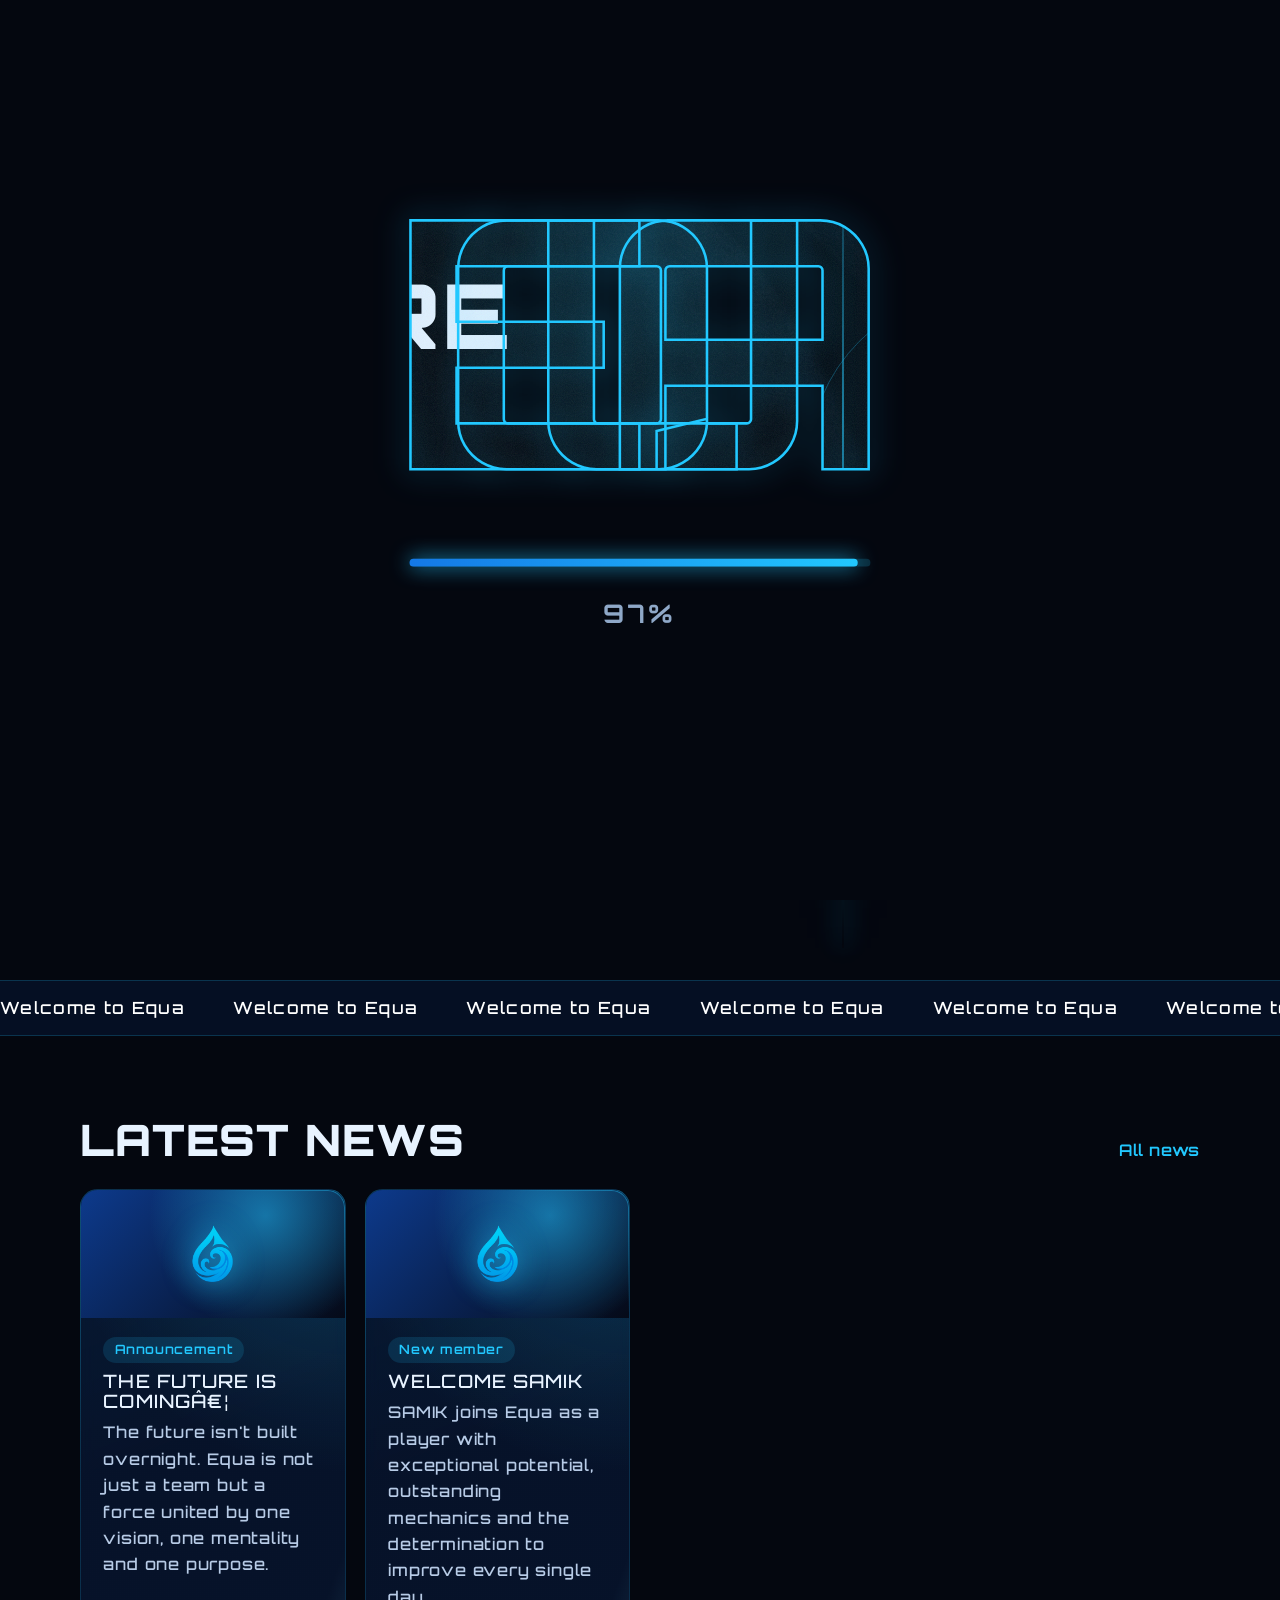
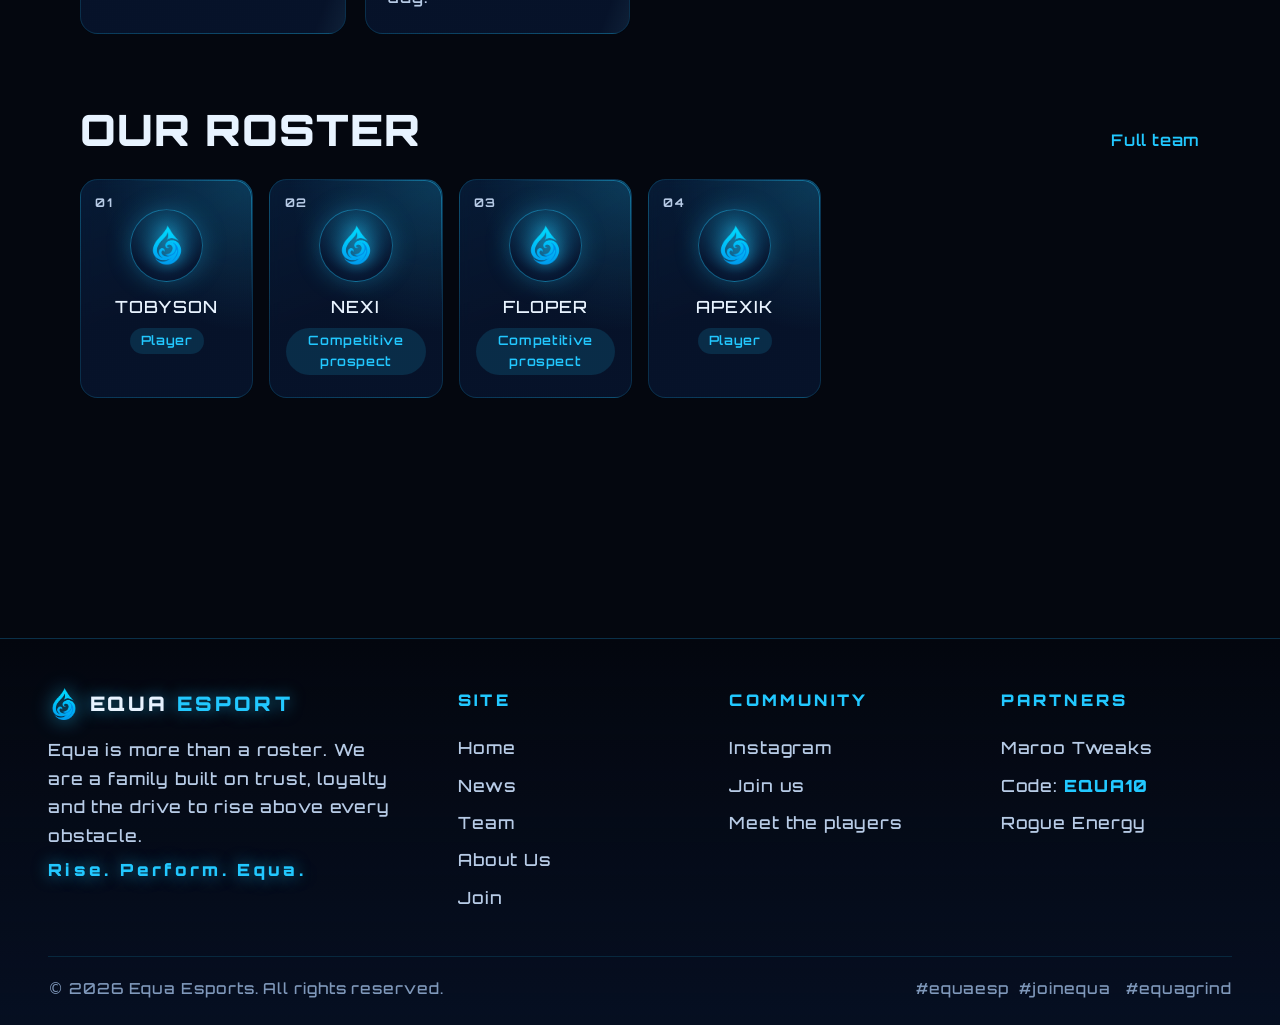
==== commit a5a3f8f1: "new look - upload" ====
--- a/index.html
+++ b/index.html
@@ -1457,9 +1457,7 @@
           <div class="cta"><a class="btn" href="team.html">Meet the team</a><a class="btn ghost" href="join.html">Join us</a>
           </div>
         </div>
-        <div class="logo-big"><svg viewBox="0 0 64 72">
-            <use href="#drop" />
-          </svg></div>
+        <div class="logo-big"><img class="hero-logo" src="metalic.png" alt="Equa metallic logo"></div>
       </div>
       <div class="strip" aria-hidden="true">
         <div><span>Welcome to Equa</span><span>Welcome to Equa</span><span>Welcome to Equa</span><span>Welcome to
@@ -1480,29 +1478,6 @@
         <div class="grid" id="homeTeam"></div>
       </div>
 
-      <div class="sec">
-        <div class="grid" style="grid-template-columns:repeat(auto-fit,minmax(18rem,1fr))">
-          <div class="card">
-            <div class="in partner">
-              <div><span class="tag">Main partner</span>
-                <h3 style="margin-top:.8rem">Maroo Tweaks</h3>
-                <p>Promo code for our community.</p>
-              </div>
-              <div style="display:flex;gap:1rem;align-items:center;flex-wrap:wrap"><button class="code" type="button"
-                  aria-label="Copy promo code EQUA10"><small>CODE</small>EQUA10</button><a class="btn ghost"
-                  href="https://www.instagram.com/marootweaks" target="_blank" rel="noopener">Instagram</a></div>
-            </div>
-          </div>
-          <div class="card">
-            <div class="in partner">
-              <div><span class="tag">Jersey partner</span>
-                <h3 style="margin-top:.8rem">Rogue Energy</h3>
-                <p>Their logo is on our jerseys in every match.</p>
-              </div>
-            </div>
-          </div>
-        </div>
-      </div>
     </section>
   </main>
 
--- a/styles.css
+++ b/styles.css
@@ -1,13 +1,137 @@
+@import url('https://fonts.googleapis.com/css2?family=Orbitron:wght@600;800;900&family=Barlow:wght@400;500;600&display=swap');
+
 body{
-  font-family:Arial,Helvetica,sans-serif;
-}
-
-h1,h2,h3{
-  font-family:Morganite,Impact,sans-serif;
-}
-
-.tag,.btn,nav a,.hero p,.card p,.sec-h a,.fc a,.fb p,.fbot,.req,.rp{
-  font-family:Arial,Helvetica,sans-serif;
+  font-family:Orbitron,system-ui,sans-serif;
+  background-image:linear-gradient(rgba(4,7,15,.68),rgba(4,7,15,.82)),url('bg_style.jpeg');
+  background-size:cover;
+  background-position:center;
+  background-attachment:fixed;
+}
+
+*,*::before,*::after{font-family:Orbitron,system-ui,sans-serif !important}
+
+h1,h2,h3,.brand,.tag,.btn,nav a,.hero p,.card p,.sec-h a,.fc a,.fb p,.fbot,.req,.rp{
+  font-family:Orbitron,system-ui,sans-serif;
+}
+
+.bg{background:transparent}
+.bg .orb,.wm{display:none}
+.logo-big svg{display:none}
+.logo-big::before{
+  display:block;
+  box-shadow:none;
+  opacity:1;
+}
+.logo-big .hero-logo{
+  position:relative;
+  z-index:1;
+  display:block;
+  width:min(100%,19rem);
+  filter:none;
+  animation:hero-logo-float 5s ease-in-out infinite;
+}
+@keyframes hero-logo-float{50%{transform:translateY(-1rem)}}
+main{padding-bottom:6rem}
+footer{margin-top:4rem}
+
+.partners-section{
+  margin-top:4.5rem;
+}
+
+.partners-section .sec-h{
+  align-items:center;
+}
+
+.partners-section .sec-h h2{
+  color:#f1f8ff;
+}
+
+.partners-label{
+  color:var(--aqua);
+  font-weight:800;
+  letter-spacing:.12em;
+  text-transform:uppercase;
+}
+
+.btn{
+  position:relative;
+  overflow:hidden;
+  color:#f4fbff;
+  background:linear-gradient(90deg,rgba(255,255,255,.24) 0%,rgba(255,255,255,.08) 100%);
+  background-size:220% 100%;
+  background-position:100% 0;
+  border:.0625rem solid rgba(255,255,255,.42);
+  border-radius:1rem;
+  box-shadow:inset 0 .0625rem 0 rgba(255,255,255,.45),inset 0 0 1.2rem rgba(255,255,255,.08);
+  backdrop-filter:blur(1rem) saturate(140%);
+  -webkit-backdrop-filter:blur(1rem) saturate(140%);
+  clip-path:none;
+  transition:transform .28s ease,background .28s ease,border-color .28s ease,box-shadow .28s ease;
+}
+
+.btn::before{
+  content:"";
+  position:absolute;
+  inset:-80% 30%;
+  background:linear-gradient(105deg,transparent 35%,rgba(78,213,255,.78) 49%,rgba(132,226,255,.9) 50%,rgba(78,213,255,.78) 51%,transparent 65%);
+  transform:translateX(-180%) rotate(12deg);
+  transition:transform 1.5s cubic-bezier(.22,.61,.36,1);
+  opacity:.9;
+  pointer-events:none;
+}
+
+.btn:hover{
+  transform:translateY(-.18rem) scale(1.02);
+  background:linear-gradient(90deg,rgba(34,200,255,.34) 0%,rgba(20,120,230,.14) 100%);
+  background-position:0 0;
+  border-color:rgba(132,226,255,.85);
+  box-shadow:inset 0 .0625rem 0 rgba(132,226,255,.72),inset 0 0 1.5rem rgba(34,200,255,.24);
+}
+
+.btn:hover::before{
+  transform:translateX(180%) rotate(12deg);
+  transition-timing-function:cubic-bezier(.16,1,.3,1);
+}
+
+.btn:active{
+  transform:translateY(-.04rem) scale(.98);
+  transition-duration:.1s;
+}
+
+.btn.ghost{
+  color:var(--mist);
+  background:linear-gradient(90deg,rgba(255,255,255,.12) 0%,rgba(255,255,255,.05) 100%);
+  background-size:220% 100%;
+  background-position:100% 0;
+  border-color:rgba(255,255,255,.28);
+  box-shadow:inset 0 .0625rem 0 rgba(255,255,255,.2),inset 0 0 1rem rgba(255,255,255,.06);
+}
+
+.btn.ghost:hover{
+  background:linear-gradient(90deg,rgba(34,200,255,.3) 0%,rgba(20,120,230,.14) 100%);
+  background-position:0 0;
+  border-color:rgba(92,214,255,.72);
+  box-shadow:inset 0 .0625rem 0 rgba(132,226,255,.58),inset 0 0 1.4rem rgba(34,200,255,.18);
+}
+
+.down{
+  width:3rem;
+  height:3rem;
+  bottom:1.4rem;
+  border:0;
+  border-radius:0;
+  background:transparent;
+  box-shadow:none;
+  backdrop-filter:none;
+  -webkit-backdrop-filter:none;
+}
+
+.down:hover{
+  box-shadow:none;
+}
+
+@media (max-width:48em){
+  .logo-big .hero-logo{width:8.5rem}
 }
 
 header nav a.active{
@@ -19,7 +143,7 @@
 }
 
 .brand{
-  font-family:Morganite,Impact,sans-serif;
+  font-family:Orbitron,system-ui,sans-serif;
   font-weight:900;
 }
 
@@ -60,14 +184,14 @@
 }
 
 #ipct{
-  font-family:Arial,Helvetica,sans-serif;
+  font-family:Orbitron,system-ui,sans-serif;
   font-size:20px !important;
   font-weight:700;
   letter-spacing:3px;
 }
 
 .fb .brand{
-  font-family:Morganite,Impact,sans-serif;
+  font-family:Orbitron,system-ui,sans-serif;
   font-weight:900;
   letter-spacing:.14em;
 }
@@ -91,7 +215,7 @@
 .fb > em{
   display:block;
   margin-top:.4rem;
-  font-family:Morganite,Impact,sans-serif;
+  font-family:Orbitron,system-ui,sans-serif;
   font-size:1.05rem;
   font-style:normal;
   font-weight:900;
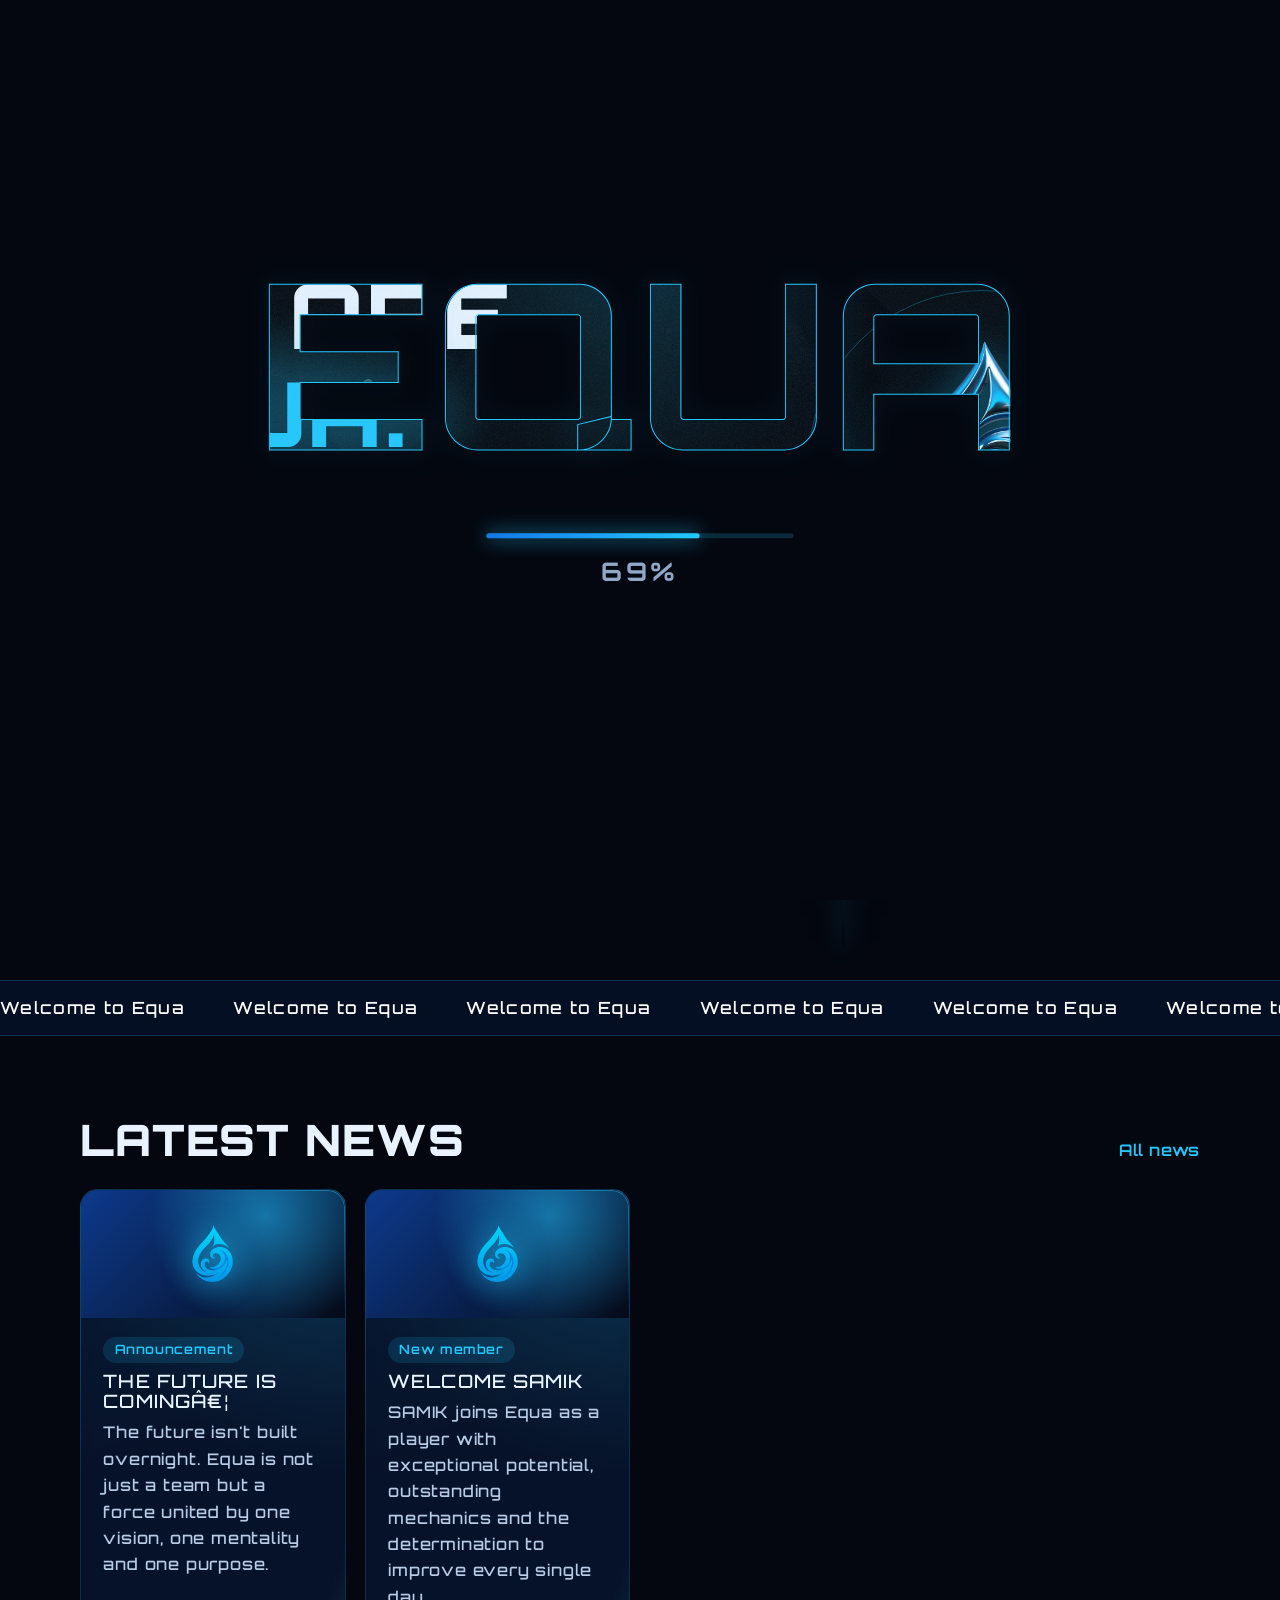
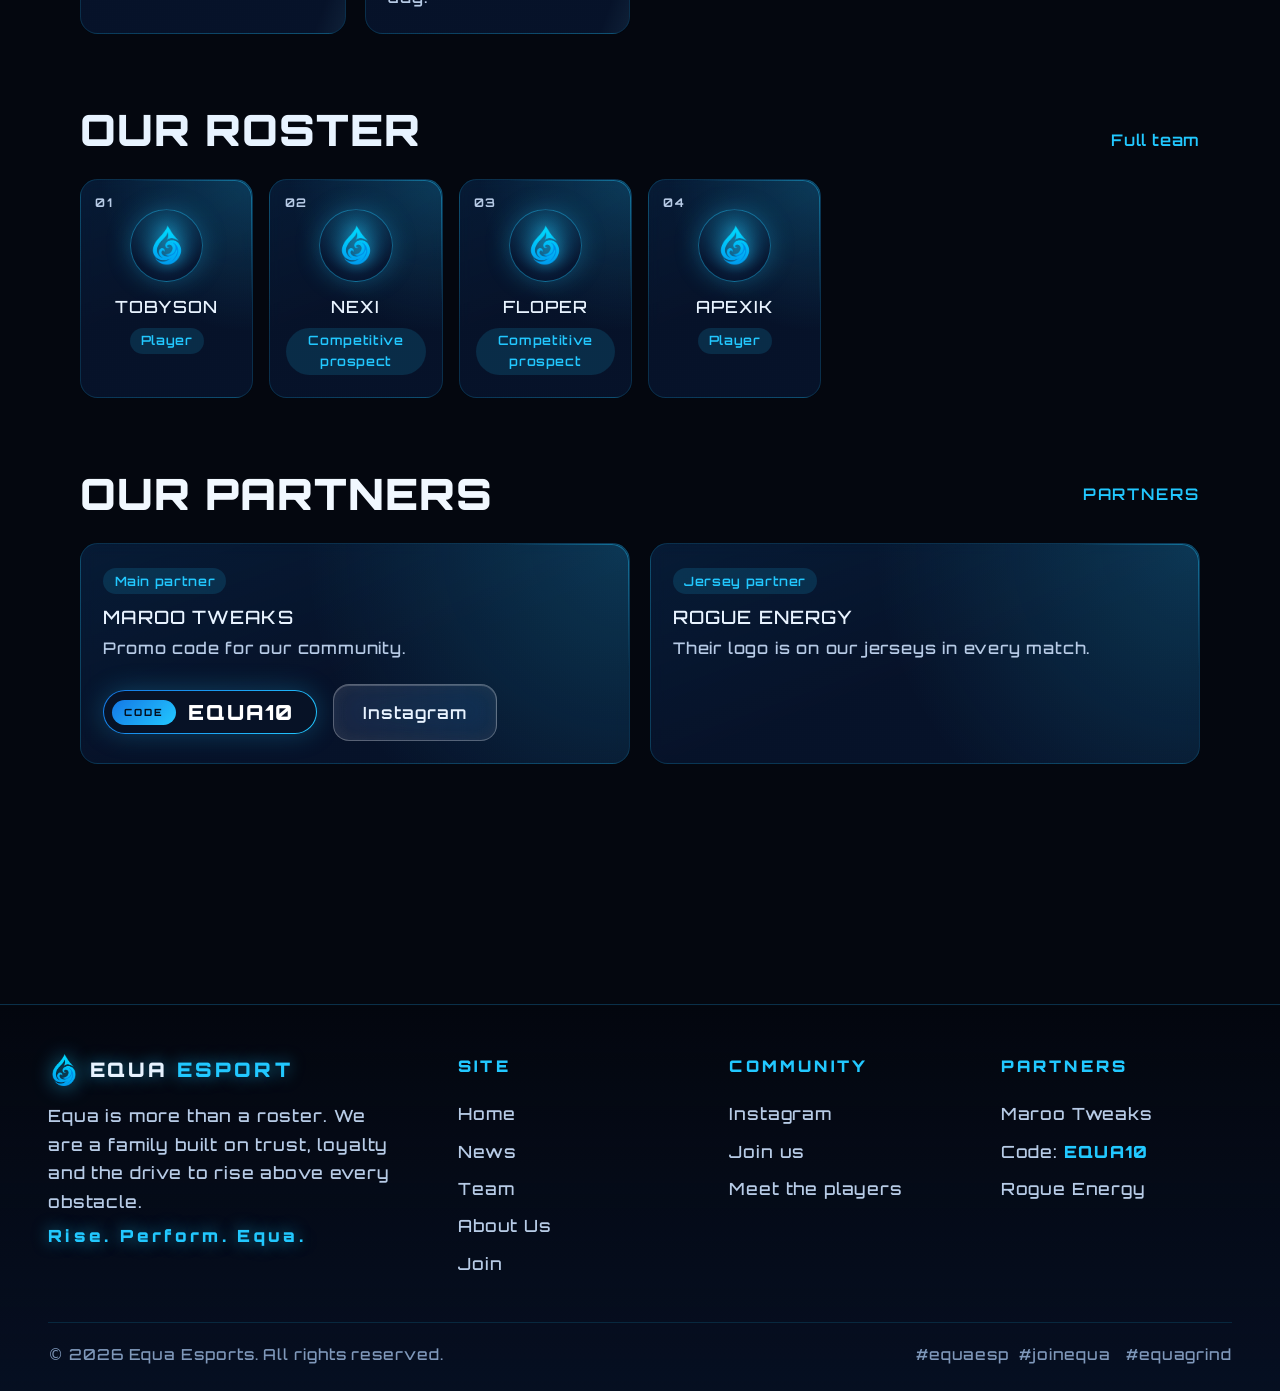
==== commit 17761639: "fix loading" ====
--- a/index.html
+++ b/index.html
@@ -1081,7 +1081,9 @@
       width: 100%;
       height: 100%;
       overflow: visible;
-      transform-origin: 50% 50%
+      transform-origin: 0 0;
+      backface-visibility: hidden;
+      will-change: transform
     }
 
     #ibar {
@@ -1385,6 +1387,11 @@
 <body>
   <svg width="0" height="0" style="position:absolute" aria-hidden="true">
     <defs>
+      <mask id="im" maskUnits="userSpaceOnUse" x="-6000" y="-6000" width="13000" height="13000">
+        <rect x="-6000" y="-6000" width="13000" height="13000" fill="#fff" />
+        <text x="500" y="300" text-anchor="middle" textLength="600" lengthAdjust="spacing"
+          font-family="Orbitron,system-ui,sans-serif" font-weight="700" font-size="180" fill="#000">EQUA</text>
+      </mask>
       <linearGradient id="g" x1="0" y1="0" x2="1" y2="1">
         <stop offset="0" stop-color="#22c8ff" />
         <stop offset="1" stop-color="#1478e6" />
@@ -1403,29 +1410,26 @@
     </svg>
   </div>
   <div id="cg"></div>
+  <div class="water-layer" aria-hidden="true"></div>
   <div id="intro" aria-hidden="true">
     <svg viewBox="0 0 1000 600" preserveAspectRatio="xMidYMid meet">
       <defs>
-        <mask id="im" maskUnits="userSpaceOnUse" x="-6000" y="-6000" width="13000" height="13000">
-          <rect x="-6000" y="-6000" width="13000" height="13000" fill="#fff" />
-          <text x="500" y="315" text-anchor="middle" textLength="390" lengthAdjust="spacing"
-            font-family="Morganite,Impact,sans-serif" font-weight="700" font-size="270" fill="#000">EQUA</text>
-        </mask>
         <linearGradient id="ib" x1="0" x2="1">
           <stop offset="0" stop-color="#1478e6" />
           <stop offset="1" stop-color="#22c8ff" />
         </linearGradient>
       </defs>
       <rect x="-6000" y="-6000" width="13000" height="13000" fill="#04070f" mask="url(#im)" />
-      <text id="iout" x="500" y="315" text-anchor="middle" textLength="390" lengthAdjust="spacing"
-        font-family="Morganite,Impact,sans-serif" font-weight="700" font-size="270" fill="none" stroke="#22c8ff"
-        stroke-width="2" style="filter:drop-shadow(0 0 12px rgba(34,200,255,.8))">EQUA</text>
+      <text id="iout" x="500" y="300" text-anchor="middle" textLength="600" lengthAdjust="spacing"
+        font-family="Orbitron,system-ui,sans-serif" font-weight="700" font-size="180" fill="none" stroke="#22c8ff"
+        stroke-width="1" vector-effect="non-scaling-stroke"
+        style="filter:drop-shadow(0 0 10px rgba(34,200,255,.75))">EQUA</text>
       <g id="ibar">
-        <rect x="320" y="385" width="360" height="6" rx="3" fill="rgba(34,200,255,.18)" />
-        <rect id="ifill" x="320" y="385" width="0" height="6" rx="3" fill="url(#ib)"
+        <rect x="380" y="365" width="240" height="4" rx="2" fill="rgba(34,200,255,.18)" />
+        <rect id="ifill" x="380" y="365" width="0" height="4" rx="2" fill="url(#ib)"
           style="filter:drop-shadow(0 0 8px rgba(34,200,255,.9))" />
-        <text id="ipct" x="500" y="435" text-anchor="middle" font-family="Arial,Helvetica,sans-serif" font-weight="700"
-          font-size="20" letter-spacing="3" fill="#8fa8c8">0%</text>
+        <text id="ipct" x="500" y="402" text-anchor="middle" font-family="Orbitron,system-ui,sans-serif"
+          font-weight="700" font-size="14" letter-spacing="2" fill="#8fa8c8">0%</text>
       </g>
     </svg>
   </div>
@@ -1454,7 +1458,8 @@
         <div>
           <h1>We are<br><span>Equa.</span></h1>
           <p>An esports team that won't be stopped. We follow every game, every tournament and every new player.</p>
-          <div class="cta"><a class="btn" href="team.html">Meet the team</a><a class="btn ghost" href="join.html">Join us</a>
+          <div class="cta"><a class="btn" href="team.html">Meet the team</a><a class="btn ghost" href="join.html">Join
+              us</a>
           </div>
         </div>
         <div class="logo-big"><img class="hero-logo" src="metalic.png" alt="Equa metallic logo"></div>
@@ -1477,6 +1482,33 @@
         </div>
         <div class="grid" id="homeTeam"></div>
       </div>
+
+      <section class="sec partners-section">
+        <div class="sec-h">
+          <h2>Our partners</h2><a href="about.html" class="partners-label">Partners</a>
+        </div>
+        <div class="grid" style="grid-template-columns:repeat(auto-fit,minmax(18rem,1fr))">
+          <div class="card">
+            <div class="in partner">
+              <div><span class="tag">Main partner</span>
+                <h3 style="margin-top:.8rem">Maroo Tweaks</h3>
+                <p>Promo code for our community.</p>
+              </div>
+              <div style="display:flex;gap:1rem;align-items:center;flex-wrap:wrap"><button class="code" type="button"
+                  aria-label="Copy promo code EQUA10"><small>CODE</small>EQUA10</button><a class="btn ghost"
+                  href="https://www.instagram.com/marootweaks" target="_blank" rel="noopener">Instagram</a></div>
+            </div>
+          </div>
+          <div class="card">
+            <div class="in partner">
+              <div><span class="tag">Jersey partner</span>
+                <h3 style="margin-top:.8rem">Rogue Energy</h3>
+                <p>Their logo is on our jerseys in every match.</p>
+              </div>
+            </div>
+          </div>
+        </div>
+      </section>
 
     </section>
   </main>
@@ -1502,7 +1534,8 @@
           Tweaks</a><span>Code: <b>EQUA10</b></span><span>Rogue Energy</span>
       </div>
     </div>
-    <div class="fbot"><span>© 2026 Equa Esports. All rights reserved.</span><span>#equaesp&nbsp;&nbsp;#joinequa&nbsp;&nbsp;
+    <div class="fbot"><span>© 2026 Equa Esports. All rights
+        reserved.</span><span>#equaesp&nbsp;&nbsp;#joinequa&nbsp;&nbsp;
         #equagrind</span></div>
   </footer>
 
@@ -1548,54 +1581,67 @@
 
     var cg = document.getElementById('cg');
     window.addEventListener('pointermove', function (e) { cg.style.left = e.clientX + 'px'; cg.style.top = e.clientY + 'px' });
+    (function () {
+      var layer = document.querySelector('.water-layer');
+      if (!layer) return;
+      for (var i = 0; i < 18; i++) {
+        var drop = document.createElement('span');
+        drop.className = 'water-drop';
+        drop.style.left = (6 + Math.random() * 88) + '%';
+        drop.style.top = (8 + Math.random() * 82) + '%';
+        drop.style.setProperty('--drift', (6 + Math.random() * 6) + 's');
+        drop.style.animationDelay = (-Math.random() * 6) + 's';
+        layer.appendChild(drop);
+      }
+      addEventListener('pointermove', function (e) {
+        layer.querySelectorAll('.water-drop').forEach(function (drop) {
+          var r = drop.getBoundingClientRect(), dx = e.clientX - (r.left + r.width / 2), dy = e.clientY - (r.top + r.height / 2);
+          var distance = Math.sqrt(dx * dx + dy * dy);
+          drop.classList.toggle('near', distance < 130);
+          if (distance < 130) drop.style.transform = 'translate(' + (-dx / 5) + 'px,' + (-dy / 5) + 'px) rotate(35deg)';
+          else drop.style.transform = '';
+        });
+      }, { passive: true });
+    })();
 
     (function () {
       var it = document.getElementById('intro'), f = document.getElementById('ifill'), p = document.getElementById('ipct'), bar = document.getElementById('ibar'), root = document.documentElement, over = false;
-      if (localStorage.getItem('equaIntroSeen') === '1') {
+      if (sessionStorage.getItem('equaIntroSeen') === '1') {
         it.remove();
         root.classList.remove('lock');
         return;
       }
-      localStorage.setItem('equaIntroSeen', '1');
+      sessionStorage.setItem('equaIntroSeen', '1');
       function done() {
         if (over) return;
         over = true;
-        it.classList.add('closing');
-        setTimeout(function () { it.remove(); root.classList.remove('lock') }, 350);
+        it.remove();
+        root.classList.remove('lock');
       }
       function zoom() {
         bar.style.opacity = 0;
-        var svg = it.querySelector('svg'), out = document.getElementById('iout'), vw = innerWidth, vh = innerHeight;
-        var ext = out.getExtentOfChar(1), rect = svg.getBoundingClientRect();
-        var target = {
-          x: rect.left + (ext.x + ext.width / 2) / 1000 * rect.width,
-          y: rect.top + (ext.y + ext.height / 2) / 600 * rect.height,
-          w: ext.width / 1000 * rect.width
-        };
-        var scale = Math.min(Math.max(10 * Math.max(vw, vh) / target.w, 30), 600);
-        var tx = vw / 2 - target.x * scale, ty = vh / 2 - target.y * scale;
-        var t0 = performance.now(), dur = 1800;
+        var svg = it.querySelector('svg'), vw = innerWidth, vh = innerHeight;
+        var fit = Math.min(vw / 1000, vh / 600), offsetX = (vw - 1000 * fit) / 2, offsetY = (vh - 600 * fit) / 2;
+        var targetX = offsetX + 460 * fit, targetY = offsetY + 260 * fit, scale = 100;
         svg.style.transformOrigin = '0 0';
+        svg.style.transition = 'none';
+        svg.offsetWidth;
+        svg.style.transition = 'transform 3s cubic-bezier(.62,0,1,1)';
+        requestAnimationFrame(function () {
+          svg.style.transform = 'translate3d(' + (vw / 2 - targetX * scale) + 'px,' + (vh / 2 - targetY * scale) + 'px,0) scale(' + scale + ')';
+        });
+        setTimeout(done, 3050);
+      }
+      function run() {
+        var t0 = performance.now(), dur = 2600;
         function step(n) {
-          var k = Math.min((n - t0) / dur, 1), e = k < .5 ? 4 * k * k * k : 1 - Math.pow(-2 * k + 2, 3) / 2;
-          var currentScale = Math.exp(Math.log(scale) * e);
-          svg.style.transform = 'translate(' + (vw / 2 - target.x * currentScale) + 'px,' + (vh / 2 - target.y * currentScale) + 'px) scale(' + currentScale + ')';
-          out.style.opacity = Math.max(0, 1 - e * 2.2);
-          it.style.opacity = Math.max(0, 1 - Math.max(0, (e - .14) / .34));
-          if (k < 1) requestAnimationFrame(step); else done();
+          var k = Math.min((n - t0) / dur, 1), e = k * k * (3 - 2 * k);
+          f.setAttribute('width', e * 240); p.textContent = Math.round(e * 100) + '%';
+          if (k < 1) requestAnimationFrame(step); else setTimeout(zoom, 350);
         }
         requestAnimationFrame(step);
       }
-      function run() {
-        var t0 = performance.now(), dur = 1800;
-        function step(n) {
-          var k = Math.min((n - t0) / dur, 1), e = k * k * (3 - 2 * k);
-          f.setAttribute('width', e * 360); p.textContent = Math.round(e * 100) + '%';
-          if (k < 1) requestAnimationFrame(step); else setTimeout(zoom, 250);
-        }
-        requestAnimationFrame(step);
-      }
-      setTimeout(done, 12000);
+      setTimeout(done, 15000);
       (document.fonts && document.fonts.ready ? document.fonts.ready : Promise.resolve()).then(run);
     })();
 
@@ -1641,4 +1687,5 @@
   </script>
 
 </body>
-</html>
+
+</html>
--- a/styles.css
+++ b/styles.css
@@ -12,6 +12,24 @@
 
 h1,h2,h3,.brand,.tag,.btn,nav a,.hero p,.card p,.sec-h a,.fc a,.fb p,.fbot,.req,.rp{
   font-family:Orbitron,system-ui,sans-serif;
+}
+
+.hero h1 span{
+  display:inline-block;
+  position:relative;
+  isolation:isolate;
+  text-shadow:none;
+}
+.hero h1 span::before{
+  content:"";
+  position:absolute;
+  z-index:-1;
+  inset:-12% -18%;
+  border-radius:50%;
+  background:rgba(34,200,255,.46);
+  filter:blur(1.65rem);
+  opacity:.62;
+  pointer-events:none;
 }
 
 .bg{background:transparent}
@@ -27,13 +45,50 @@
   z-index:1;
   display:block;
   width:min(100%,19rem);
-  filter:none;
+  filter:drop-shadow(0 0 1.1rem rgba(34,200,255,.3)) drop-shadow(0 0 2.8rem rgba(34,200,255,.13));
   animation:hero-logo-float 5s ease-in-out infinite;
 }
 @keyframes hero-logo-float{50%{transform:translateY(-1rem)}}
 main{padding-bottom:6rem}
 footer{margin-top:4rem}
 
+.water-layer{
+  position:fixed;
+  inset:0;
+  z-index:2;
+  overflow:hidden;
+  pointer-events:none;
+}
+.water-drop{
+  position:absolute;
+  width:.45rem;
+  height:.7rem;
+  border:.0625rem solid rgba(132,226,255,.62);
+  border-radius:70% 30% 65% 35%;
+  background:linear-gradient(145deg,rgba(255,255,255,.7),rgba(34,200,255,.12) 42%,rgba(34,200,255,.02));
+  box-shadow:0 0 .8rem rgba(34,200,255,.3),inset -.1rem -.1rem .2rem rgba(34,200,255,.2);
+  opacity:.5;
+  transform:rotate(35deg);
+  transition:transform .35s cubic-bezier(.16,1,.3,1),opacity .35s;
+  animation:water-drift var(--drift,8s) ease-in-out infinite alternate;
+}
+.water-drop::after{
+  content:"";
+  position:absolute;
+  left:50%;
+  top:calc(100% + .2rem);
+  width:1.6rem;
+  height:.45rem;
+  border:.0625rem solid rgba(34,200,255,.25);
+  border-radius:50%;
+  transform:translateX(-50%) scaleX(.35);
+  opacity:0;
+  transition:transform .35s,opacity .35s;
+}
+.water-drop.near{opacity:.9}
+.water-drop.near::after{opacity:.8;transform:translateX(-50%) scaleX(1)}
+@keyframes water-drift{to{margin-top:1.2rem;transform:rotate(55deg) translateX(.8rem)}}
+
 .partners-section{
   margin-top:4.5rem;
 }
@@ -48,6 +103,7 @@
 
 .partners-label{
   color:var(--aqua);
+  text-decoration:none;
   font-weight:800;
   letter-spacing:.12em;
   text-transform:uppercase;
